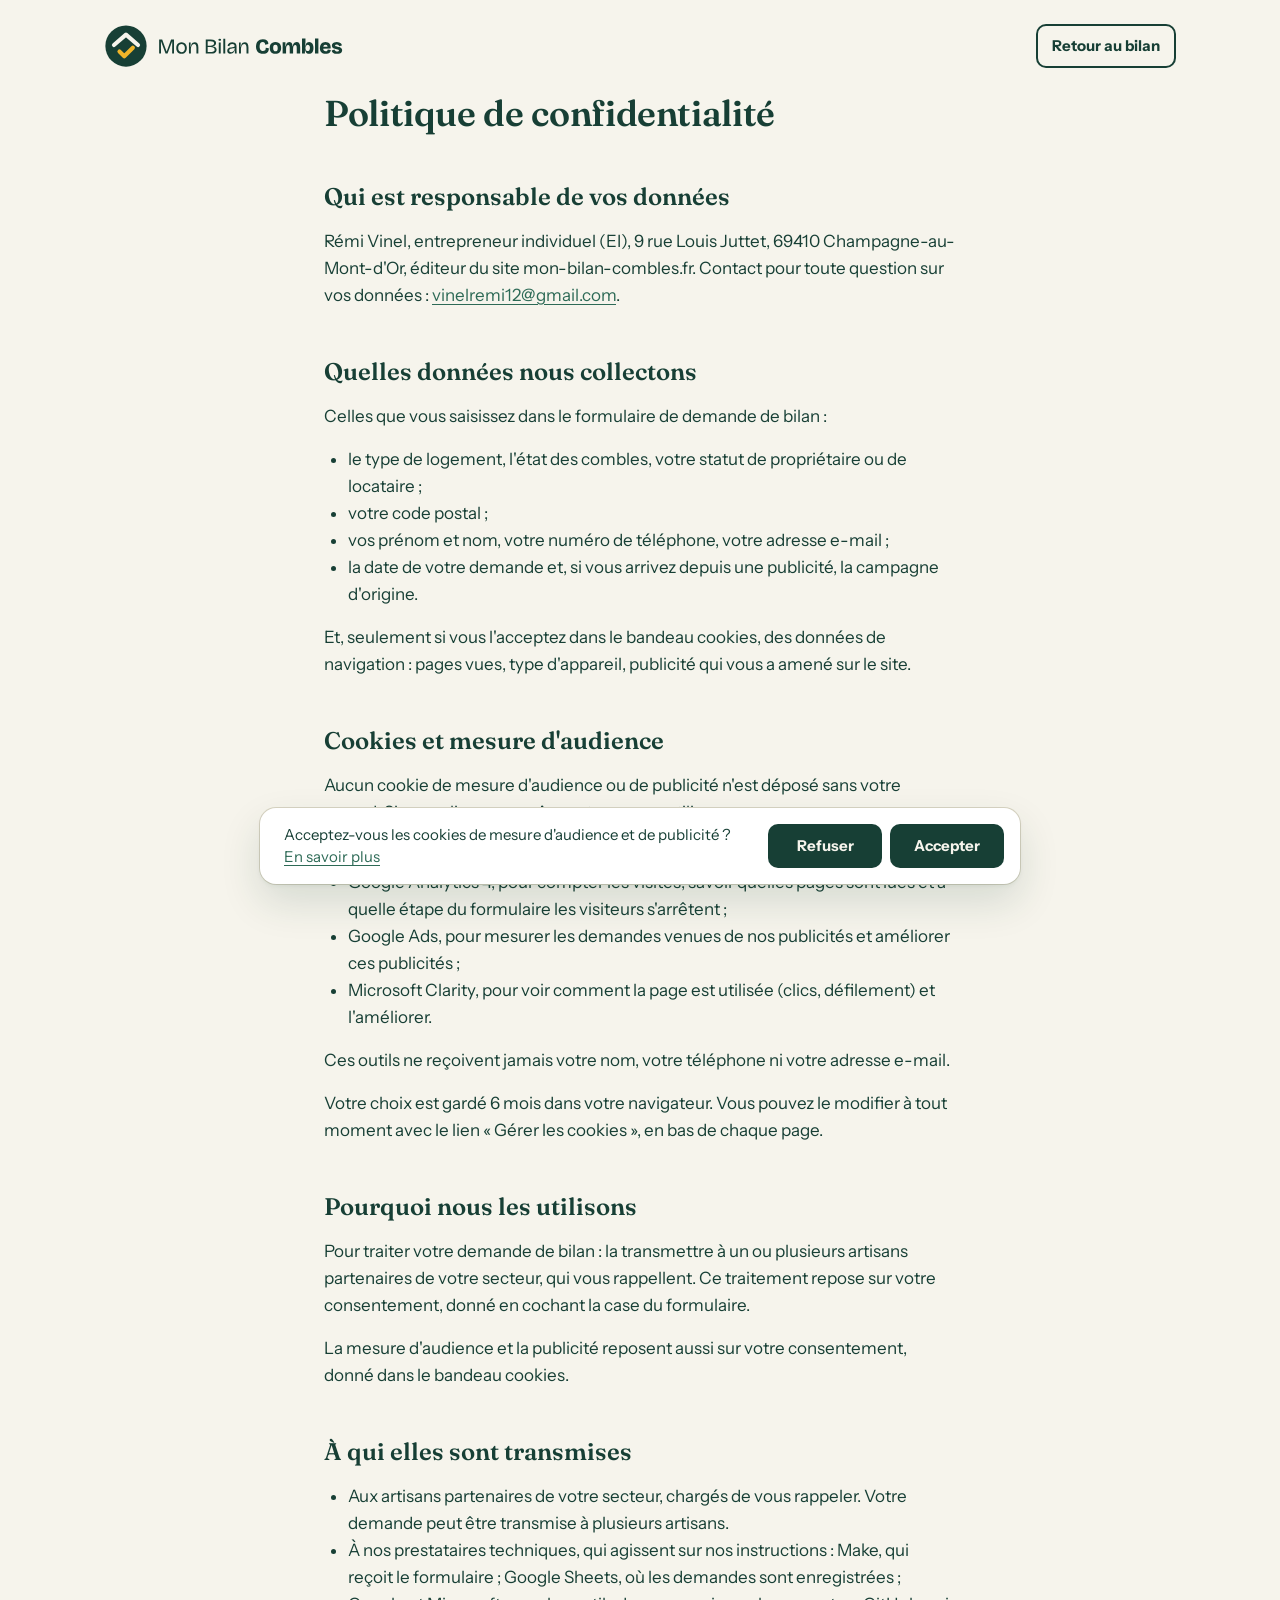
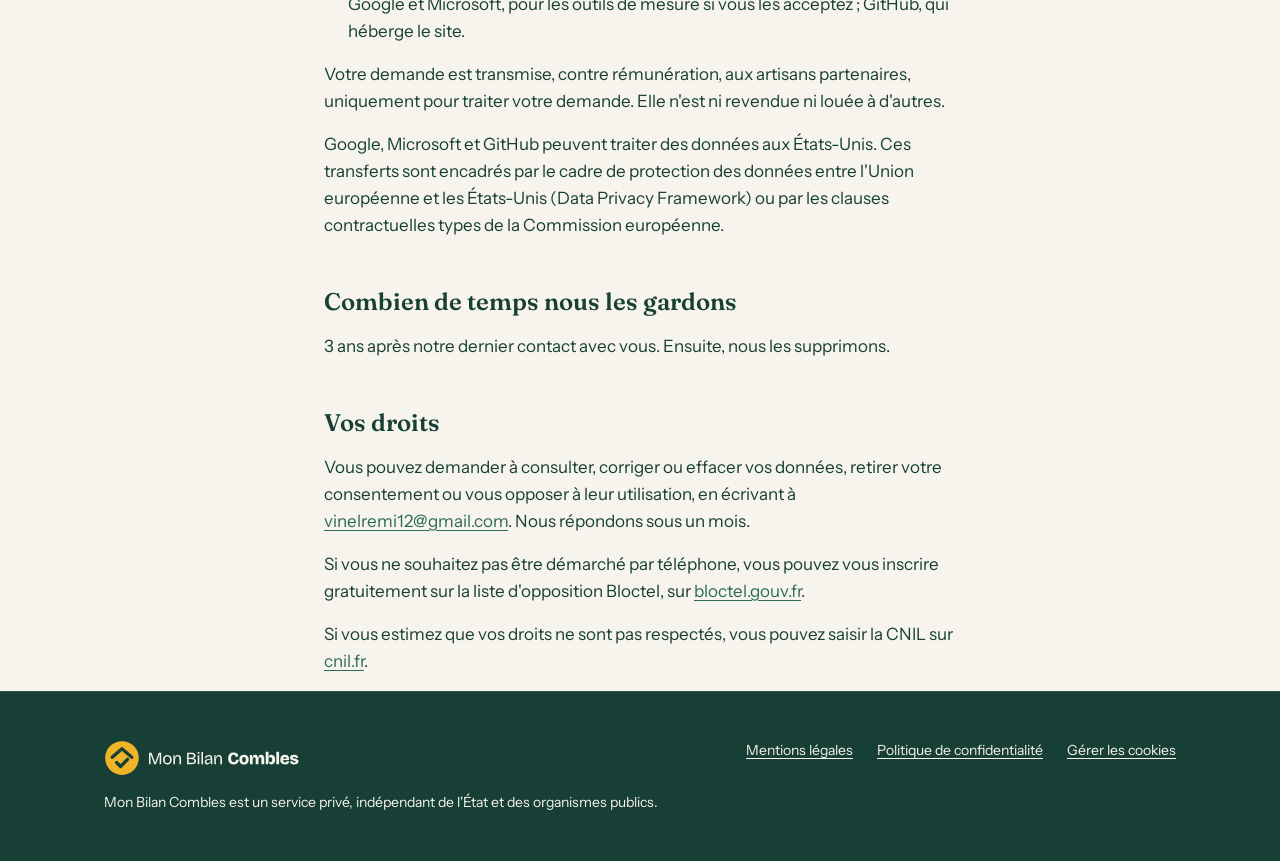
==== confidentialite.html @ 9a4202a0 "Mesure : evenements du formulaire, conteneur Tag Manager (GA4, Clarity) Co-Authored-By: Claude Opus " ====
<!doctype html>
<html lang="fr">
<head>
<meta charset="utf-8">
<meta name="viewport" content="width=device-width, initial-scale=1">
<title>Politique de confidentialité | Mon Bilan Combles</title>
<meta name="robots" content="noindex">
<meta name="theme-color" content="#173f35">
<link rel="icon" type="image/svg+xml" href="assets/img/symbole.svg">
<link rel="icon" type="image/png" sizes="32x32" href="assets/img/favicon-32.png">
<link rel="stylesheet" href="assets/css/style.css">
</head>
<body>
<header class="conteneur entete">
  <a class="entete__logo" href="./" aria-label="Mon Bilan Combles, accueil"><img src="assets/img/logo.svg" alt="Mon Bilan Combles" width="240" height="44"></a>
  <a class="mbc-btn mbc-btn--secondaire" href="./#bilan" style="min-height: 44px; font-size: 15px; padding: 0 16px">Retour au bilan</a>
</header>
<main class="conteneur legal">
<h1>Politique de confidentialité</h1>

<h2>Qui est responsable de vos données</h2>
<p>Rémi Vinel, entrepreneur individuel (EI), 9 rue Louis Juttet, 69410 Champagne-au-Mont-d'Or, éditeur du site mon-bilan-combles.fr. Contact pour toute question sur vos données : <a href="mailto:vinelremi12@gmail.com">vinelremi12@gmail.com</a>.</p>

<h2>Quelles données nous collectons</h2>
<p>Celles que vous saisissez dans le formulaire de demande de bilan :</p>
<ul>
  <li>le type de logement, l'état des combles, votre statut de propriétaire ou de locataire ;</li>
  <li>votre code postal ;</li>
  <li>vos prénom et nom, votre numéro de téléphone, votre adresse e-mail ;</li>
  <li>la date de votre demande et, si vous arrivez depuis une publicité, la campagne d'origine.</li>
</ul>
<p>Et, seulement si vous l'acceptez dans le bandeau cookies, des données de navigation : pages vues, type d'appareil, publicité qui vous a amené sur le site.</p>

<h2>Cookies et mesure d'audience</h2>
<p>Aucun cookie de mesure d'audience ou de publicité n'est déposé sans votre accord. Si vous cliquez sur « Accepter », nous utilisons :</p>
<ul>
  <li>Google Tag Manager, qui charge les outils ci-dessous ;</li>
  <li>Google Analytics 4, pour compter les visites, savoir quelles pages sont lues et à quelle étape du formulaire les visiteurs s'arrêtent ;</li>
  <li>Google Ads, pour mesurer les demandes venues de nos publicités et améliorer ces publicités ;</li>
  <li>Microsoft Clarity, pour voir comment la page est utilisée (clics, défilement) et l'améliorer.</li>
</ul>
<p>Ces outils ne reçoivent jamais votre nom, votre téléphone ni votre adresse e-mail.</p>
<p>Votre choix est gardé 6 mois dans votre navigateur. Vous pouvez le modifier à tout moment avec le lien « Gérer les cookies », en bas de chaque page.</p>

<h2>Pourquoi nous les utilisons</h2>
<p>Pour traiter votre demande de bilan : la transmettre à un ou plusieurs artisans partenaires de votre secteur, qui vous rappellent. Ce traitement repose sur votre consentement, donné en cochant la case du formulaire.</p>
<p>La mesure d'audience et la publicité reposent aussi sur votre consentement, donné dans le bandeau cookies.</p>

<h2>À qui elles sont transmises</h2>
<ul>
  <li>Aux artisans partenaires de votre secteur, chargés de vous rappeler. Votre demande peut être transmise à plusieurs artisans.</li>
  <li>À nos prestataires techniques, qui agissent sur nos instructions : Make, qui reçoit le formulaire ; Google Sheets, où les demandes sont enregistrées ; Google et Microsoft, pour les outils de mesure si vous les acceptez ; GitHub, qui héberge le site.</li>
</ul>
<p>Votre demande est transmise, contre rémunération, aux artisans partenaires, uniquement pour traiter votre demande. Elle n'est ni revendue ni louée à d'autres.</p>
<p>Google, Microsoft et GitHub peuvent traiter des données aux États-Unis. Ces transferts sont encadrés par le cadre de protection des données entre l'Union européenne et les États-Unis (Data Privacy Framework) ou par les clauses contractuelles types de la Commission européenne.</p>

<h2>Combien de temps nous les gardons</h2>
<p>3 ans après notre dernier contact avec vous. Ensuite, nous les supprimons.</p>

<h2>Vos droits</h2>
<p>Vous pouvez demander à consulter, corriger ou effacer vos données, retirer votre consentement ou vous opposer à leur utilisation, en écrivant à <a href="mailto:vinelremi12@gmail.com">vinelremi12@gmail.com</a>. Nous répondons sous un mois.</p>
<p>Si vous ne souhaitez pas être démarché par téléphone, vous pouvez vous inscrire gratuitement sur la liste d'opposition Bloctel, sur <a href="https://www.bloctel.gouv.fr" rel="noopener">bloctel.gouv.fr</a>.</p>
<p>Si vous estimez que vos droits ne sont pas respectés, vous pouvez saisir la CNIL sur <a href="https://www.cnil.fr" rel="noopener">cnil.fr</a>.</p>
</main>
<footer class="pied">
  <div class="conteneur pied__grille">
    <div>
      <img src="assets/img/logo-fond-sombre.svg" alt="Mon Bilan Combles" width="197" height="36">
      <p class="pied__mention" style="margin-top: 16px">Mon Bilan Combles est un service privé, indépendant de l'État et des organismes publics.</p>
    </div>
    <nav aria-label="Informations légales">
      <a href="mentions-legales.html">Mentions légales</a>
      <a href="confidentialite.html">Politique de confidentialité</a>
    </nav>
  </div>
</footer>
<script src="assets/js/config.js"></script>
<script src="assets/js/cookies.js"></script>
</body>
</html>
---- assets/css/style.css ----
/* Mon Bilan Combles : feuille de style de la landing.
   Les valeurs ci-dessous recopient les tokens du design system (tokens.json).
   Si un token change dans le design system, le changer ici aussi, et nulle part ailleurs. */

@font-face { font-family: "Fraunces"; src: url("../fonts/Fraunces-Variable.woff2") format("woff2"); font-weight: 100 900; font-style: normal; font-display: swap; }
@font-face { font-family: "Instrument Sans"; src: url("../fonts/InstrumentSans-Variable.woff2") format("woff2"); font-weight: 400 700; font-style: normal; font-display: swap; }

:root {
  --sapin: #173f35; --sapin-700: #2c5347; --sapin-500: #4d6259;
  --laine: #f0b429; --laine-foncee: #d99a0b; --laine-sombre: #c08508; --laine-pale: #fcefc7; --sur-laine: var(--sapin);
  --mousse: #2d6a56; --mousse-pale: #dcebe3;
  --lin: #f6f4ec; --lin-fonce: #e9e5d6; --blanc: #ffffff;
  --erreur: #a01a4a; --erreur-pale: #f9e1ea;
  --bordure: #6c7a72; --ligne: #d9d4c3; --focus: var(--sapin);
  --space-1: 4px; --space-2: 8px; --space-3: 12px; --space-4: 16px; --space-6: 24px;
  --space-8: 32px; --space-12: 48px; --space-16: 64px; --space-24: 96px;
  --radius-sm: 6px; --radius-md: 10px; --radius-lg: 16px; --radius-pill: 999px;
  --ombre-carte: 0 1px 2px rgba(23, 63, 53, 0.06), 0 6px 16px rgba(23, 63, 53, 0.06);
  --ombre-formulaire: 0 2px 4px rgba(23, 63, 53, 0.06), 0 18px 40px rgba(23, 63, 53, 0.14);
  --font-titre: Fraunces, Georgia, "Times New Roman", serif;
  --font-texte: "Instrument Sans", "Segoe UI", system-ui, sans-serif;
}

/* ---------- Base ---------- */
*, *::before, *::after { box-sizing: border-box; }
html { scroll-behavior: smooth; -webkit-text-size-adjust: 100%; }
body { margin: 0; background: var(--lin); color: var(--sapin); font-family: var(--font-texte); font-size: 17px; line-height: 27px; -webkit-font-smoothing: antialiased; }
img, svg { max-width: 100%; }
img { height: auto; }
a { color: var(--mousse); text-underline-offset: 3px; }
a:hover { color: var(--sapin); }
:focus-visible { outline: 2px solid var(--focus); outline-offset: 2px; border-radius: 2px; }
h1, h2, h3 { font-family: var(--font-titre); font-weight: 600; margin: 0; }
p { margin: 0; }
sup { font-size: .65em; line-height: 0; }
.visuellement-cache { position: absolute; width: 1px; height: 1px; overflow: hidden; clip: rect(0 0 0 0); white-space: nowrap; }
.conteneur { width: 100%; max-width: 1200px; margin: 0 auto; padding: 0 var(--space-6); }
.section { padding: var(--space-16) 0; }
.section--alt { background: var(--lin-fonce); }
.section--pale { background: var(--laine-pale); }
.section--blanc { background: var(--blanc); }
.section--mousse { background: var(--mousse-pale); }
.surtitre { margin-bottom: var(--space-4); font-size: 13px; line-height: 18px; font-weight: 700; letter-spacing: .08em; text-transform: uppercase; color: var(--mousse); }
.titre-1 { font-size: 30px; line-height: 36px; letter-spacing: -.01em; margin-bottom: var(--space-4); max-width: 880px; }
.titre-1 em { font-style: normal; background: linear-gradient(transparent 64%, var(--laine) 64%, var(--laine) 92%, transparent 92%); }
.titre-3 { font-size: 20px; line-height: 26px; }
.intro { max-width: 680px; font-size: 18px; line-height: 28px; color: var(--sapin-700); margin-bottom: var(--space-8); }
.ico { width: 20px; height: 20px; flex: none; fill: none; stroke: currentColor; stroke-width: 2.25; stroke-linecap: round; stroke-linejoin: round; }
.note { margin-top: var(--space-6); max-width: 880px; font-size: 14px; line-height: 21px; color: var(--sapin-500); }
.carte { background: var(--blanc); border-radius: var(--radius-lg); box-shadow: var(--ombre-carte); padding: var(--space-6); }
.appel { display: flex; flex-wrap: wrap; align-items: center; gap: var(--space-3) var(--space-4); margin-top: var(--space-8); }
.appel span { font-size: 15px; line-height: 22px; color: var(--sapin-700); }
.lien-evitement { position: absolute; left: var(--space-4); top: -100px; background: var(--sapin); color: var(--lin); padding: var(--space-2) var(--space-4); border-radius: var(--radius-md); z-index: 10; }
.lien-evitement:focus { top: var(--space-4); color: var(--lin); outline-color: var(--laine); }

/* ---------- Bouton ---------- */
.mbc-btn { display: inline-flex; align-items: center; justify-content: center; gap: var(--space-2); min-height: 56px; padding: 0 var(--space-6); border: 0; border-radius: var(--radius-md); background: var(--laine-foncee); color: var(--blanc); font-family: var(--font-texte); font-size: 17px; line-height: 24px; font-weight: 700; text-decoration: none; cursor: pointer; transition: background-color .15s ease; }
.mbc-btn:hover { background: var(--laine-sombre); color: var(--blanc); }
.mbc-btn--bloc { display: flex; width: 100%; }
.mbc-btn--compact { min-height: 44px; padding: 0 var(--space-4); font-size: 15px; line-height: 20px; }
.mbc-btn--secondaire { background: transparent; color: var(--sapin); box-shadow: inset 0 0 0 2px var(--sapin); }
.mbc-btn--secondaire:hover { background: var(--sapin); color: var(--lin); }
.mbc-btn[disabled] { background: var(--ligne); color: var(--sapin-700); cursor: wait; }
.mbc-lien-retour { display: block; margin: var(--space-4) auto 0; background: none; border: 0; padding: var(--space-2); font: inherit; font-size: 15px; font-weight: 600; color: var(--sapin-700); text-decoration: underline; text-underline-offset: 3px; cursor: pointer; }
.mbc-lien-retour[hidden] { display: none; }

/* ---------- Champ ---------- */
.mbc-champ { display: grid; gap: var(--space-2); }
.mbc-champ__label { font-size: 15px; line-height: 22px; font-weight: 700; }
.mbc-champ__input { height: 56px; width: 100%; padding: 0 var(--space-4); border: 1.5px solid var(--bordure); border-radius: var(--radius-md); background: var(--blanc); color: var(--sapin); font-family: var(--font-texte); font-size: 17px; line-height: 24px; }
.mbc-champ__input::placeholder { color: var(--sapin-500); opacity: 1; }
.mbc-champ__input:focus-visible { outline: 2px solid var(--focus); outline-offset: 2px; border-color: var(--sapin); }
.mbc-champ__erreur { display: none; align-items: flex-start; gap: var(--space-1); font-size: 14px; line-height: 21px; font-weight: 600; color: var(--erreur); }
.mbc-champ__erreur .ico { width: 16px; height: 16px; margin-top: 3px; }
.mbc-champ--erreur .mbc-champ__input { border: 2px solid var(--erreur); }
.mbc-champ--erreur .mbc-champ__erreur { display: flex; }
.mbc-case { display: grid; grid-template-columns: 24px 1fr; gap: var(--space-3); align-items: start; font-size: 14px; line-height: 21px; color: var(--sapin-700); }
.mbc-case input { width: 24px; height: 24px; margin: 0; accent-color: var(--sapin); }

/* ---------- Option : une réponse par carte ---------- */
.mbc-options { display: grid; gap: var(--space-3); }
.mbc-option { position: relative; display: flex; align-items: center; gap: var(--space-3); min-height: 60px; padding: var(--space-2) var(--space-4) var(--space-2) var(--space-2); border-radius: var(--radius-md); background: var(--lin); box-shadow: inset 0 0 0 1.5px var(--ligne); cursor: pointer; transition: box-shadow .15s ease, background-color .15s ease; }
.mbc-option:hover { box-shadow: inset 0 0 0 1.5px var(--bordure); }
.mbc-option input { position: absolute; opacity: 0; inset: 0; width: 100%; height: 100%; margin: 0; cursor: pointer; }
.mbc-option__icone { display: flex; align-items: center; justify-content: center; width: 44px; height: 44px; flex: none; border-radius: var(--radius-md); }
.mbc-option__icone--laine { background: var(--laine); }
.mbc-option__icone--mousse { background: var(--mousse-pale); }
.mbc-option__icone--lin { background: var(--lin-fonce); }
.mbc-option__texte { flex: 1; display: grid; padding-left: var(--space-2); line-height: 22px; }
.mbc-option__icone + .mbc-option__texte { padding-left: 0; }
.mbc-option__texte b { font-weight: 600; }
.mbc-option__texte small { font-size: 14px; line-height: 20px; color: var(--sapin-500); }
.mbc-option__rond { width: 24px; height: 24px; flex: none; border-radius: var(--radius-pill); box-shadow: inset 0 0 0 2px var(--bordure); }
.mbc-option:has(input:checked) { background: var(--laine-pale); box-shadow: inset 0 0 0 2px var(--sapin); }
.mbc-option:has(input:checked) .mbc-option__rond { background: var(--sapin); box-shadow: inset 0 0 0 5px var(--laine-pale), 0 0 0 2px var(--sapin); }
.mbc-option:has(input:focus-visible) { outline: 2px solid var(--focus); outline-offset: 2px; }

/* ---------- Réassurance ---------- */
.mbc-pastille { display: inline-flex; align-items: center; gap: var(--space-2); padding: var(--space-2) var(--space-4) var(--space-2) var(--space-3); border-radius: var(--radius-pill); background: var(--mousse-pale); color: var(--sapin); font-size: 15px; line-height: 22px; font-weight: 600; white-space: nowrap; }
.mbc-pastille .ico { width: 18px; height: 18px; color: var(--mousse); stroke-width: 2.5; }
.mbc-liste-coches { display: grid; gap: var(--space-3); margin: 0; padding: 0; list-style: none; }
.mbc-liste-coches li { display: flex; align-items: flex-start; gap: var(--space-3); }
.mbc-liste-coches .ico { width: 22px; height: 22px; margin-top: 3px; color: var(--mousse); stroke-width: 2.5; }

/* ---------- En-tête ---------- */
.entete.conteneur { display: flex; align-items: center; justify-content: space-between; gap: var(--space-4); padding-top: var(--space-6); padding-bottom: var(--space-6); }
.entete__logo img { display: block; height: 36px; width: auto; }

/* ---------- Accroche ---------- */
.hero { position: relative; margin: 0 var(--space-2); padding: var(--space-8) 0; border-radius: calc(var(--radius-lg) * 1.5); background: var(--sapin); color: var(--lin); overflow: hidden; }
.hero__grille { position: relative; display: grid; gap: var(--space-8); padding-left: var(--space-4); padding-right: var(--space-4); }
.hero h1 { font-size: 34px; line-height: 40px; letter-spacing: -.01em; margin-bottom: var(--space-4); }
.hero h1 em { font-style: normal; color: var(--laine); }
.hero__texte p { max-width: 520px; font-size: 18px; line-height: 28px; }
.hero__texte p + p { margin-top: var(--space-3); }
.hero__texte .hero__chiffre { margin-top: var(--space-6); font-weight: 600; }
.hero__texte .hero__source { margin-top: var(--space-1); font-size: 14px; line-height: 21px; opacity: .8; }

/* ---------- Formulaire ---------- */
.form { background: var(--blanc); color: var(--sapin); border-radius: var(--radius-lg); box-shadow: 0 0 0 2px var(--laine), var(--ombre-formulaire); padding: var(--space-6); scroll-margin-top: var(--space-4); }
.form__progres { display: flex; align-items: center; gap: var(--space-3); margin-bottom: var(--space-6); }
.form__segments { flex: 1; display: grid; grid-auto-flow: column; grid-auto-columns: 1fr; gap: var(--space-1); }
.form__segments i { height: 6px; border-radius: var(--radius-pill); background: var(--lin-fonce); transition: background-color .2s ease; }
.form__segments i.est-fait { background: var(--mousse); }
.form__duree { font-size: 14px; line-height: 20px; font-weight: 600; color: var(--sapin-500); white-space: nowrap; }
.form__pas { display: none; gap: var(--space-4); border: 0; padding: 0; margin: 0; min-width: 0; }
.form__pas.est-actif { display: grid; }
.form__question { padding: 0; font-family: var(--font-titre); font-weight: 600; font-size: 24px; line-height: 30px; letter-spacing: -.005em; }
legend.form__question { margin-bottom: var(--space-3); }
.form__precision { margin-top: calc(-1 * var(--space-2)); font-size: 15px; line-height: 22px; color: var(--sapin-500); }
.form__pourquoi { font-size: 15px; line-height: 22px; color: var(--sapin-500); }
.form__piege { position: absolute; left: -9999px; }
.form__message { display: none; padding: var(--space-4); border-radius: var(--radius-md); background: var(--erreur-pale); color: var(--erreur); font-size: 15px; line-height: 23px; font-weight: 600; }
.form__message.est-visible { display: block; }
.form__merci { display: none; gap: var(--space-4); justify-items: start; }
.form__merci.est-visible { display: grid; }
.form__merci .ico { width: 48px; height: 48px; padding: var(--space-3); border-radius: var(--radius-pill); background: var(--mousse-pale); color: var(--mousse); stroke-width: 2.5; }
.form__merci h2 { font-size: 24px; line-height: 30px; }

/* ---------- Garanties ---------- */
.garanties { display: grid; gap: var(--space-3); margin: var(--space-6) 0 var(--space-12); padding: 0; list-style: none; }
.garanties li { display: flex; align-items: center; gap: var(--space-4); padding: var(--space-4); border-radius: var(--radius-lg); background: var(--blanc); box-shadow: inset 0 0 0 1px var(--ligne); line-height: 22px; }
.garanties li span:last-child { display: grid; }
.garanties b { font-weight: 700; }
.garanties small { font-size: 14px; line-height: 20px; color: var(--sapin-500); }
.garanties__icone { display: flex; align-items: center; justify-content: center; width: 44px; height: 44px; flex: none; border-radius: var(--radius-md); }
.garanties__icone--laine { background: var(--laine); }
.garanties__icone--mousse { background: var(--mousse-pale); }
.garanties__icone--lin { background: var(--lin-fonce); }

/* ---------- Le constat ---------- */
.constat { display: grid; gap: var(--space-4); align-items: start; }
.carte__titre { display: flex; flex-wrap: wrap; justify-content: space-between; gap: var(--space-1) var(--space-4); margin-bottom: var(--space-6); font-weight: 700; }
.carte__titre span { font-size: 14px; font-weight: 400; color: var(--sapin-500); }
.barres { display: grid; gap: var(--space-4); margin: 0; padding: 0; list-style: none; }
.barres li { display: grid; grid-template-columns: 1fr auto; gap: var(--space-1) var(--space-4); font-size: 15px; line-height: 22px; }
.barres b { font-weight: 600; }
.barres span { color: var(--sapin-500); font-weight: 600; font-variant-numeric: tabular-nums; }
.barres i { grid-column: 1 / -1; height: 10px; border-radius: var(--radius-pill); background: var(--lin); overflow: hidden; }
.barres i::before { content: ""; display: block; height: 100%; width: var(--part); border-radius: var(--radius-pill); background: var(--mousse); }
.barres li.est-toit span { padding: 0 var(--space-2); border-radius: var(--radius-pill); background: var(--laine-pale); color: var(--sapin); }
.barres li.est-toit i::before { background: var(--laine); }
.carte--sombre { background: var(--sapin); color: var(--lin); box-shadow: var(--ombre-formulaire); overflow: hidden; }
.carte__photo { display: block; width: calc(100% + 2 * var(--space-6)); max-width: none; height: auto; aspect-ratio: 16 / 10; object-fit: cover; margin: calc(-1 * var(--space-6)) calc(-1 * var(--space-6)) var(--space-6); }
.carte__photo { aspect-ratio: 3 / 2; }
.carte--sombre .surtitre { color: var(--laine); }
.carte--sombre h3 { font-size: 28px; line-height: 34px; letter-spacing: -.01em; margin-bottom: var(--space-4); }

/* ---------- Les aides ---------- */
.aides { display: grid; gap: var(--space-3); margin: 0; padding: 0; list-style: none; }
.aide { padding: var(--space-6); border-radius: var(--radius-lg); font-size: 15px; line-height: 23px; }
.aide--laine { background: var(--laine); }
.aide--mousse { background: var(--mousse-pale); }
.aide--lin { background: var(--lin-fonce); }
.aide--sapin { background: var(--sapin); color: var(--lin); }
.aide__icone { display: flex; align-items: center; justify-content: center; width: 36px; height: 36px; margin-bottom: var(--space-4); border-radius: var(--radius-md); background: var(--blanc); color: var(--sapin); }
.aide__chiffre { font-family: var(--font-titre); font-weight: 600; font-size: 36px; line-height: 40px; letter-spacing: -.015em; }
.aide__nom { margin: var(--space-1) 0 var(--space-2); font-size: 16px; font-weight: 700; }

/* ---------- Étapes ---------- */
.etapes { display: grid; gap: var(--space-3); margin: 0; padding: 0; list-style: none; counter-reset: etape; }
.etapes li { position: relative; counter-increment: etape; background: var(--blanc); border-radius: var(--radius-lg); padding: var(--space-6); font-size: 15px; line-height: 23px; }
.etapes li::before { content: counter(etape); display: flex; align-items: center; justify-content: center; width: 36px; height: 36px; margin-bottom: var(--space-4); border-radius: var(--radius-md); background: var(--sapin); color: var(--lin); font-weight: 700; font-size: 17px; }
.etapes li > .ico { position: absolute; top: var(--space-6); right: var(--space-6); width: 24px; height: 24px; margin-top: 6px; color: var(--sapin-500); stroke-width: 2; }
.etapes li.est-cle { background: var(--laine); }
.etapes li.est-cle > .ico { color: var(--sapin); }
.etapes h3 { margin-bottom: var(--space-2); }
.etapes p { color: var(--sapin-700); }
.etapes li.est-cle p { color: var(--sapin); }

/* ---------- Perdus ou aménagés ---------- */
.types { display: grid; gap: var(--space-4); }
.type { display: grid; gap: var(--space-4); align-content: start; font-size: 15px; line-height: 23px; overflow: hidden; }
.type__photo { display: block; width: calc(100% + 2 * var(--space-6)); max-width: none; height: auto; aspect-ratio: 3 / 2; object-fit: cover; margin: calc(-1 * var(--space-6)) calc(-1 * var(--space-6)) var(--space-2); }

/* ---------- FAQ ---------- */
.faq { display: grid; gap: var(--space-6); }
.faq details { border-bottom: 1px solid var(--bordure); }
.faq details:first-of-type { border-top: 1px solid var(--bordure); }
.faq summary { display: flex; align-items: center; justify-content: space-between; gap: var(--space-4); padding: var(--space-4) 0; font-family: var(--font-titre); font-weight: 600; font-size: 20px; line-height: 26px; cursor: pointer; list-style: none; }
.faq summary::-webkit-details-marker { display: none; }
.faq summary::after { content: ""; flex: none; width: 12px; height: 12px; margin-right: var(--space-1); border-right: 2.5px solid var(--sapin); border-bottom: 2.5px solid var(--sapin); transform: rotate(45deg) translate(-3px, -3px); transition: transform .15s ease; }
.faq details[open] summary::after { transform: rotate(-135deg) translate(-3px, -3px); }
.faq details p { padding: 0 0 var(--space-6); color: var(--sapin-700); max-width: 680px; }

/* ---------- Appel final ---------- */
.final { position: relative; background: var(--sapin); color: var(--lin); text-align: center; }
.final .conteneur { position: relative; }
.final h2 em { font-style: normal; color: var(--laine); background: none; box-shadow: none; }
.final h2 { color: var(--lin); margin-left: auto; margin-right: auto; }
.final h2 { margin-bottom: var(--space-4); }
.final .intro { margin: 0 auto var(--space-8); color: var(--lin); }
.final .mbc-btn:focus-visible { outline-color: var(--laine); }

/* ---------- Pied de page ---------- */
.pied { background: var(--sapin); color: var(--lin); border-top: 1px solid var(--sapin-700); padding: var(--space-12) 0; font-size: 14px; line-height: 21px; }
.pied__grille { display: grid; gap: var(--space-6); }
.pied img { display: block; height: 36px; width: auto; }
.pied a { color: var(--lin); }
.pied a:hover { color: var(--laine); }
.pied a:focus-visible { outline-color: var(--laine); }
.pied nav { display: flex; flex-wrap: wrap; gap: var(--space-2) var(--space-6); }
.pied__mention { max-width: 560px; margin-top: var(--space-4); }
.pied__sources { margin-top: var(--space-8); padding-top: var(--space-6); border-top: 1px solid var(--sapin-700); font-size: 13px; line-height: 20px; color: var(--mousse-pale); }
.pied__sources p { max-width: 960px; }
.pied__sources p + p { margin-top: var(--space-3); }

/* ---------- Pages légales ---------- */
.legal { max-width: 760px; padding-top: var(--space-8); padding-bottom: var(--space-16); }
.legal h1 { font-size: 36px; line-height: 42px; letter-spacing: -.01em; margin-bottom: var(--space-6); }
.legal h2 { font-size: 24px; line-height: 30px; margin: var(--space-12) 0 var(--space-4); }
.legal p, .legal ul { margin: 0 0 var(--space-4); }
.legal ul { padding-left: var(--space-6); }
.legal mark { background: var(--laine-pale); color: var(--sapin); padding: 2px var(--space-1); border-radius: 3px; font-weight: 600; }
.legal__alerte { background: var(--laine-pale); border-radius: var(--radius-md); padding: var(--space-4); margin-bottom: var(--space-8); font-size: 15px; line-height: 23px; }

/* ---------- À partir de 720px ---------- */
@media (min-width: 720px) {
  .conteneur { padding: 0 var(--space-8); }
  .section { padding: var(--space-24) 0; }
  .titre-1 { font-size: 40px; line-height: 46px; }
  .entete__logo img { height: 44px; }
  .hero { margin: 0 var(--space-4); padding: var(--space-12) 0; border-radius: calc(var(--radius-lg) * 2); }
  .form { padding: var(--space-8); }
  .garanties { grid-template-columns: repeat(3, 1fr); }
  .aides, .etapes { grid-template-columns: repeat(2, 1fr); }
  .types { grid-template-columns: repeat(2, 1fr); }
  .pied__grille { grid-template-columns: 1fr auto; align-items: start; }
}

/* ---------- À partir de 1000px ---------- */
@media (min-width: 1000px) {
  .conteneur { padding: 0 var(--space-16); }
  .hero { padding: var(--space-16) 0; }
  .hero__grille { grid-template-columns: 1fr 460px; gap: var(--space-16); align-items: center; padding-left: var(--space-12); padding-right: var(--space-12); }
  .hero h1 { font-size: 56px; line-height: 60px; letter-spacing: -.015em; margin-bottom: var(--space-6); }
  .hero__texte p { font-size: 20px; line-height: 30px; }
  .constat { grid-template-columns: 1.5fr 1fr; align-items: stretch; }
  .constat .carte--sombre { display: flex; flex-direction: column; }
  .constat .carte__photo { flex: 1 1 0; min-height: 200px; aspect-ratio: auto; }
  .aides, .etapes { grid-template-columns: repeat(4, 1fr); }
  .faq { grid-template-columns: 1fr 1.4fr; gap: var(--space-16); align-items: start; }
}

/* ---------- Bandeau cookies ---------- */
.cookies { position: fixed; left: var(--space-2); right: var(--space-2); bottom: var(--space-2); z-index: 20; display: grid; gap: var(--space-2); max-width: 760px; margin: 0 auto; padding: var(--space-3); border-radius: var(--radius-lg); background: var(--blanc); color: var(--sapin); box-shadow: var(--ombre-formulaire), 0 0 0 1px var(--ligne); font-size: 14px; line-height: 20px; }
.cookies[hidden] { display: none; }
.cookies__boutons { display: grid; grid-template-columns: 1fr 1fr; gap: var(--space-2); }
.cookies__boutons button { min-height: 44px; padding: 0 var(--space-6); border: 0; border-radius: var(--radius-md); background: var(--sapin); color: var(--lin); font: inherit; font-weight: 700; cursor: pointer; }
.cookies__boutons button:hover { background: var(--sapin-700); }
.pied__cookies { background: none; border: 0; padding: 0; font: inherit; color: var(--lin); text-decoration: underline; text-underline-offset: 3px; cursor: pointer; }
.pied__cookies:hover { color: var(--laine); }
.pied__cookies:focus-visible { outline-color: var(--laine); }
@media (min-width: 720px) {
  .cookies { grid-template-columns: 1fr auto; align-items: center; gap: var(--space-6); left: var(--space-4); right: var(--space-4); bottom: var(--space-4); padding: var(--space-4) var(--space-4) var(--space-4) var(--space-6); font-size: 15px; line-height: 22px; }
}

/* ---------- Mobile : la première question tient en entier sur le premier écran ---------- */
@media (max-width: 719px) {
  .entete.conteneur { padding-top: var(--space-3); padding-bottom: var(--space-3); }
  .entete__logo img { height: 40px; }
  .entete__appel { display: none; }
  .hero { padding: var(--space-4) 0 var(--space-6); }
  .hero__grille { gap: var(--space-4); padding-left: var(--space-3); padding-right: var(--space-3); }
  .hero__texte { display: contents; }
  .hero h1 { font-size: 26px; line-height: 30px; margin: 0; }
  .hero__texte p { order: 2; font-size: 16px; line-height: 24px; }
  .hero__texte .hero__chiffre { margin-top: 0; }
  .hero__texte .hero__source { margin-top: calc(-1 * var(--space-3)); }
  .form { padding: var(--space-4); }
  .form__progres { margin-bottom: var(--space-4); }
  .form__pas { gap: var(--space-3); }
  .form__question { font-size: 22px; line-height: 28px; }
  legend.form__question { margin-bottom: var(--space-2); }
  .mbc-options { gap: var(--space-2); }
  .mbc-option { min-height: 52px; padding-top: var(--space-1); padding-bottom: var(--space-1); }
  .mbc-option__icone { width: 36px; height: 36px; }
  .mbc-option__texte { line-height: 20px; }
  .mbc-option__texte small { font-size: 13px; line-height: 16px; }
}
/* Téléphones hauts (700 px et plus) : la place ne manque pas, on aère le hero. */
@media (max-width: 719px) and (min-height: 700px) {
  .entete__logo img { height: 44px; }
  .hero { padding: var(--space-6) 0 var(--space-8); }
  .hero__grille { gap: var(--space-6); }
  .hero__texte .hero__source { margin-top: calc(-1 * var(--space-4)); }
  .form { padding-top: var(--space-6); padding-bottom: var(--space-6); }
  .form__progres { margin-bottom: var(--space-6); }
  .form__pas { gap: var(--space-4); }
  legend.form__question { margin-bottom: var(--space-3); }
  .mbc-options { gap: var(--space-3); }
  .mbc-option { min-height: 56px; padding-top: var(--space-2); padding-bottom: var(--space-2); }
}
@media (max-width: 719px) and (max-height: 600px) {
  .entete__logo img { height: 32px; }
  .hero { padding-top: var(--space-3); }
  .hero h1 { font-size: 22px; line-height: 26px; }
  .form__question { font-size: 19px; line-height: 26px; }
  .form__precision { display: none; }
}

/* ---------- Animations à l'apparition (activées par anim.js) ---------- */
.js-anim [data-anim] { opacity: 0; transform: translateY(16px); transition: opacity .5s ease, transform .5s ease; transition-delay: var(--delai, 0ms); }
.js-anim [data-anim].est-vu { opacity: 1; transform: none; }
.js-anim [data-barres] i::before { width: 0; transition: width .8s cubic-bezier(.2, .7, .2, 1); transition-delay: var(--delai, 0ms); }
.js-anim [data-barres].est-vu i::before { width: var(--part); }

@media (prefers-reduced-motion: reduce) {
  html { scroll-behavior: auto; }
  * { transition: none !important; }
}

/* ---------- Fonds de section ----------
   Usage : <section class="section section--pale fond fond--chaleur">. */
:root {
--motif-rangs: url("data:image/svg+xml,%3Csvg xmlns='http://www.w3.org/2000/svg' width='48' height='64' viewBox='0 0 48 64'%3E%3Cpath fill='none' stroke='%23000' stroke-width='4' stroke-linecap='round' stroke-linejoin='round' d='M12 22l12-10 12 10M36 54l12-10 12 10M-12 54l12-10 12 10'/%3E%3C/svg%3E");
--motif-tuiles: url("data:image/svg+xml,%3Csvg xmlns='http://www.w3.org/2000/svg' width='48' height='48' viewBox='0 0 48 48'%3E%3Cpath fill='none' stroke='%23000' stroke-width='4' stroke-linecap='round' stroke-linejoin='round' d='M0 2a24 24 0 0 0 48 0M-24 26a24 24 0 0 0 48 0M24 26a24 24 0 0 0 48 0M-24 -22a24 24 0 0 0 48 0M24 -22a24 24 0 0 0 48 0'/%3E%3C/svg%3E");
--motif-faitage-toits: url("data:image/svg+xml,%3Csvg xmlns='http://www.w3.org/2000/svg' width='320' height='144' viewBox='0 0 320 144'%3E%3Cpath fill='none' stroke='%23000' stroke-width='4' stroke-linecap='round' stroke-linejoin='round' d='M6 136L160 8L314 136M83 136L160 72L237 136M122 136L160 104L198 136'/%3E%3C/svg%3E");
--motif-faitage-isolant: url("data:image/svg+xml,%3Csvg xmlns='http://www.w3.org/2000/svg' width='320' height='144' viewBox='0 0 320 144'%3E%3Cpath fill='none' stroke='%23000' stroke-width='4' stroke-linecap='round' stroke-linejoin='round' d='M45 136L160 40L275 136'/%3E%3C/svg%3E");
--motif-chaleur: url("data:image/svg+xml,%3Csvg xmlns='http://www.w3.org/2000/svg' width='240' height='288' viewBox='0 0 240 288'%3E%3Cpath fill='none' stroke='%23000' stroke-width='4' stroke-linecap='round' stroke-linejoin='round' d='M24 276q-12-16 0-32t0-32t0-32t0-32t0-32t0-32t0-32t0-32t0-32t0-32M72 180q-12-16 0-32t0-32t0-32t0-32t0-32t0-32t0-32M120 244q-12-16 0-32t0-32t0-32t0-32t0-32t0-32t0-32t0-32t0-32M168 148q-12-16 0-32t0-32t0-32t0-32t0-32t0-32M216 212q-12-16 0-32t0-32t0-32t0-32t0-32t0-32t0-32t0-32'/%3E%3C/svg%3E");
--motif-laine: url("data:image/svg+xml,%3Csvg xmlns='http://www.w3.org/2000/svg' width='192' height='56' viewBox='0 0 192 56'%3E%3Crect y='40' width='192' height='16'/%3E%3Ccircle cx='-6' cy='40' r='18'/%3E%3Ccircle cx='20' cy='38' r='16'/%3E%3Ccircle cx='48' cy='32' r='20'/%3E%3Ccircle cx='80' cy='38' r='16'/%3E%3Ccircle cx='108' cy='30' r='22'/%3E%3Ccircle cx='140' cy='36' r='18'/%3E%3Ccircle cx='168' cy='32' r='20'/%3E%3Ccircle cx='186' cy='40' r='18'/%3E%3Ccircle cx='198' cy='40' r='18'/%3E%3Ccircle cx='34' cy='8' r='3'/%3E%3Ccircle cx='96' cy='3' r='3'/%3E%3Ccircle cx='150' cy='10' r='4'/%3E%3C/svg%3E");
--motif-pente: url("data:image/svg+xml,%3Csvg xmlns='http://www.w3.org/2000/svg' width='96' height='40' viewBox='0 0 96 40'%3E%3Cpath d='M-6 50L48 5L102 50Z' stroke='%23000' stroke-width='8' stroke-linejoin='round'/%3E%3C/svg%3E");
/* Bord droit du contenu : le motif de coin s'aligne sur le conteneur de 1200px. */
--fond-bord: max(var(--space-6), calc((100% - 1200px) / 2 + var(--space-6)));
}

/* La section devient le repère du motif. Le motif passe sous le contenu, jamais dessus. */
.fond { position: relative; isolation: isolate; }
.fond::before, .fond::after { position: absolute; z-index: -1; pointer-events: none; -webkit-mask-repeat: no-repeat; mask-repeat: no-repeat; }

/* Rangs : petits toits en semis. Sur sapin (hero, appel final). */
.fond--rangs::before, .fond--rangs-mousse::before { content: ""; inset: 0; background: var(--lin); opacity: .07; -webkit-mask: var(--motif-rangs) 0 0 / var(--space-12) var(--space-16); mask: var(--motif-rangs) 0 0 / var(--space-12) var(--space-16); }
/* Rangs sur mousse-pale (étapes). */
.fond--rangs-mousse::before { background: var(--mousse); opacity: .13; }

/* Tuiles : écailles ton sur ton. Sur lin-fonce (FAQ). */
.fond--tuiles::before { content: ""; inset: 0; background: var(--ligne); opacity: .5; -webkit-mask: var(--motif-tuiles) 0 0 / var(--space-12) var(--space-12); mask: var(--motif-tuiles) 0 0 / var(--space-12) var(--space-12); }

/* Faîtage : un grand toit en coin haut droit, avec sa couche d'isolant en laine. Sur blanc (aides). */
.fond--faitage::before, .fond--faitage::after { content: ""; top: 0; right: var(--space-4); width: 142px; height: var(--space-16); -webkit-mask-size: contain; mask-size: contain; -webkit-mask-position: right top; mask-position: right top; }
.fond--faitage::before { background: var(--lin-fonce); -webkit-mask-image: var(--motif-faitage-toits); mask-image: var(--motif-faitage-toits); }
.fond--faitage::after { background: var(--laine); -webkit-mask-image: var(--motif-faitage-isolant); mask-image: var(--motif-faitage-isolant); }

/* Chaleur : des ondes qui montent et sortent par le haut de la section. Sur laine-pale (constat). */
.fond--chaleur::before { content: ""; top: 0; right: var(--space-2); width: 80px; height: 96px; background: var(--laine); opacity: .55; -webkit-mask: var(--motif-chaleur) right top / contain no-repeat; mask: var(--motif-chaleur) right top / contain no-repeat; }

/* Laine : une couche d'isolant soufflé posée en bas de la section. Sur lin (perdus ou aménagés). */
.fond--laine::before { content: ""; left: 0; right: 0; bottom: 0; height: 42px; background: var(--laine); -webkit-mask: var(--motif-laine) center bottom / 144px 42px repeat-x; mask: var(--motif-laine) center bottom / 144px 42px repeat-x; }

/* Pente : une pointe de toit qui dépasse en haut de la section, dans la couleur de la section. Sur l'appel final. */
.fond--pente::after { content: ""; left: 50%; bottom: calc(100% - 1px); width: var(--space-24); height: 40px; margin-left: calc(var(--space-24) / -2); background-color: inherit; -webkit-mask: var(--motif-pente) center bottom / 100% 100% no-repeat; mask: var(--motif-pente) center bottom / 100% 100% no-repeat; }

@media (min-width: 720px) {
:root { --fond-bord: max(var(--space-8), calc((100% - 1200px) / 2 + var(--space-8))); }
/* Sur tablette, les motifs de coin restent petits ; le titre s'arrête avant les ondes. */
.fond--chaleur .titre-1 { max-width: calc(100% - 80px); }
}
@media (min-width: 1000px) {
:root { --fond-bord: max(var(--space-16), calc((100% - 1200px) / 2 + var(--space-16))); }
.fond--faitage::before, .fond--faitage::after { top: var(--space-6); right: var(--fond-bord); width: 320px; height: 144px; }
.fond--chaleur::before { right: var(--fond-bord); width: 240px; height: 288px; }
/* Le titre et l'intro s'arrêtent avant le grand motif de coin, pour qu'aucun trait ne passe sous le texte. */
.fond--faitage .titre-1 { max-width: calc(100% - 320px - var(--space-6)); }
.fond--chaleur .titre-1 { max-width: calc(100% - 240px - var(--space-6)); }
.fond--chaleur .intro { max-width: min(680px, calc(100% - 240px - var(--space-6))); }
}
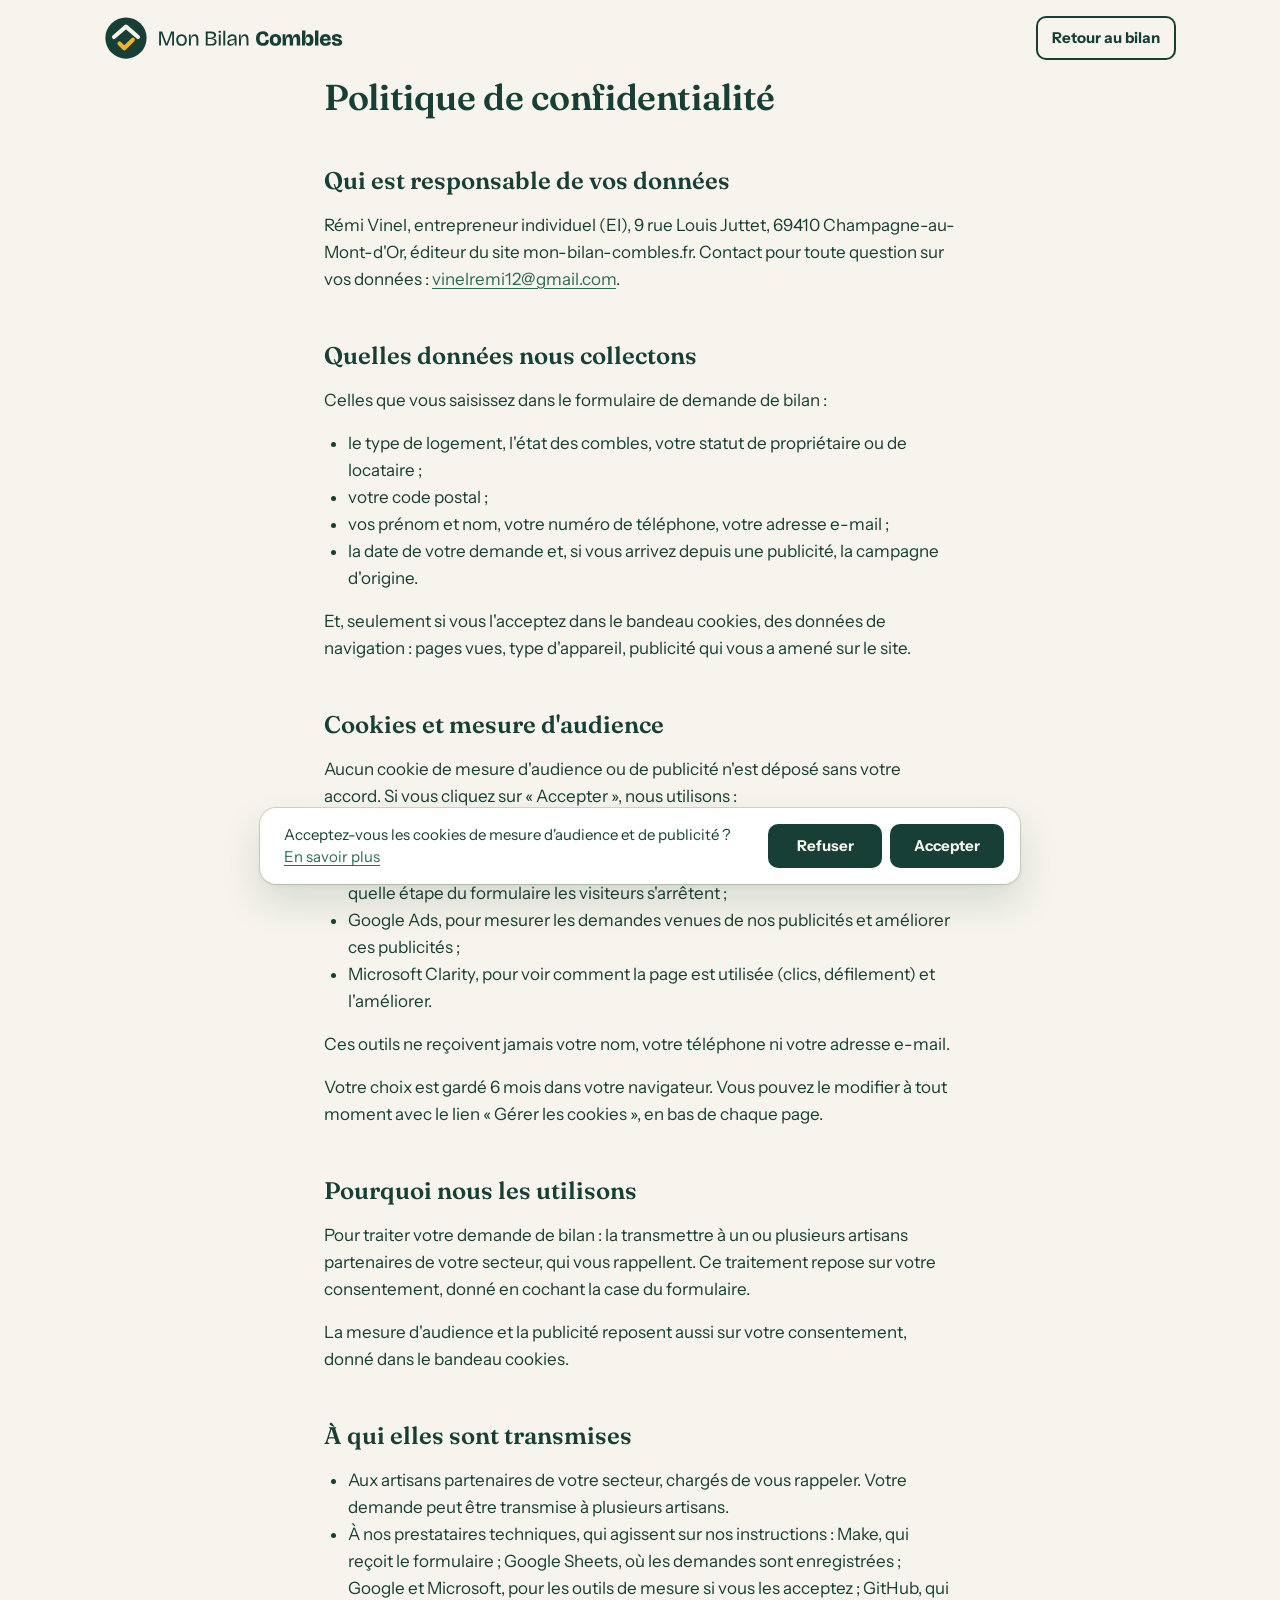
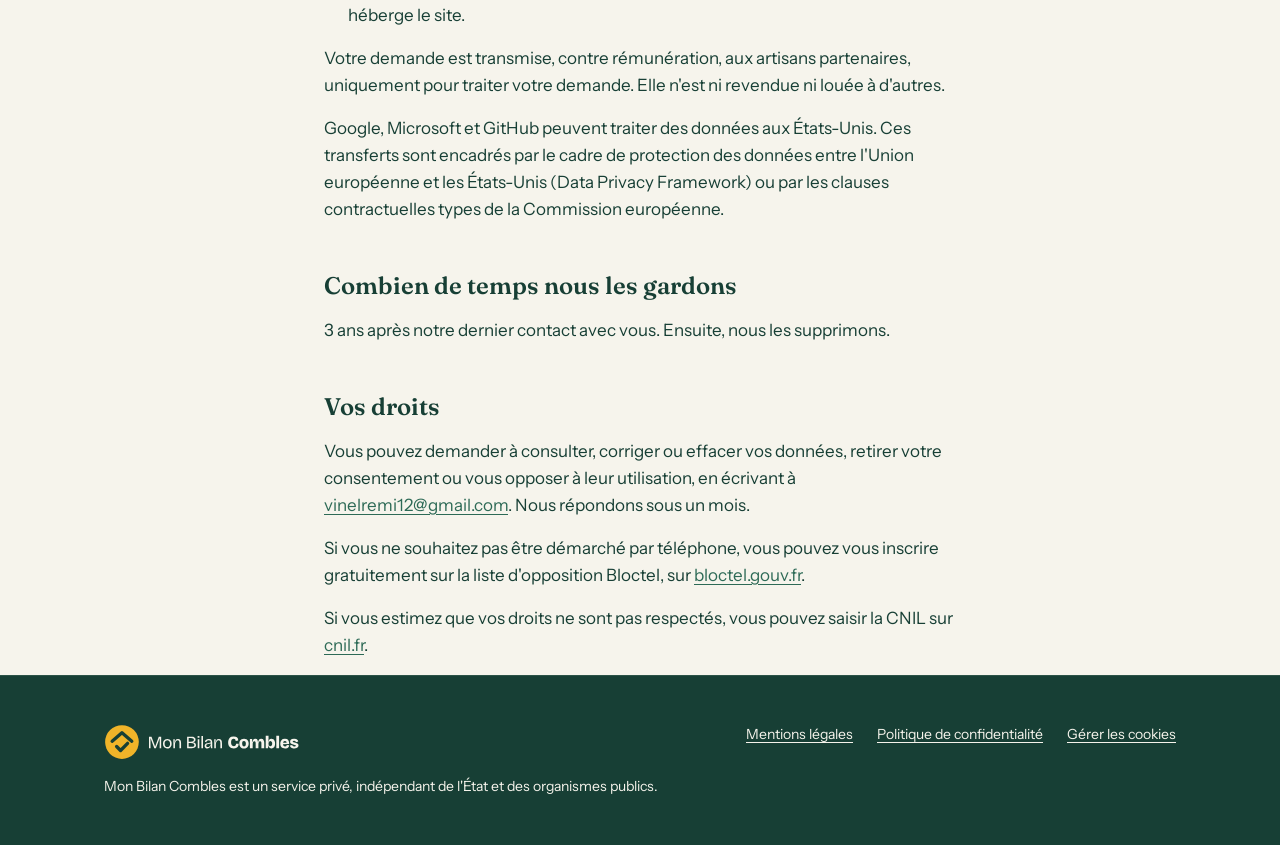
==== commit 5821bd9b: "En-tete collant avec logo et bouton Verifier mes aides Co-Authored-By: Claude Opus 5.5 (1M context) " ====
--- a/confidentialite.html
+++ b/confidentialite.html
@@ -8,7 +8,7 @@
 <meta name="theme-color" content="#173f35">
 <link rel="icon" type="image/svg+xml" href="assets/img/symbole.svg">
 <link rel="icon" type="image/png" sizes="32x32" href="assets/img/favicon-32.png">
-<link rel="stylesheet" href="assets/css/style.css">
+<link rel="stylesheet" href="assets/css/style.css?v=19">
 </head>
 <body>
 <header class="conteneur entete">
@@ -76,5 +76,6 @@
 </footer>
 <script src="assets/js/config.js"></script>
 <script src="assets/js/cookies.js"></script>
+<script src="assets/js/entete.js?v=1"></script>
 </body>
 </html>
--- a/assets/css/style.css
+++ b/assets/css/style.css
@@ -23,7 +23,7 @@
 
 /* ---------- Base ---------- */
 *, *::before, *::after { box-sizing: border-box; }
-html { scroll-behavior: smooth; -webkit-text-size-adjust: 100%; }
+html { --entete-hauteur: 76px; scroll-behavior: smooth; scroll-padding-top: var(--entete-hauteur); -webkit-text-size-adjust: 100%; }
 body { margin: 0; background: var(--lin); color: var(--sapin); font-family: var(--font-texte); font-size: 17px; line-height: 27px; -webkit-font-smoothing: antialiased; }
 img, svg { max-width: 100%; }
 img { height: auto; }
@@ -50,14 +50,14 @@
 .carte { background: var(--blanc); border-radius: var(--radius-lg); box-shadow: var(--ombre-carte); padding: var(--space-6); }
 .appel { display: flex; flex-wrap: wrap; align-items: center; gap: var(--space-3) var(--space-4); margin-top: var(--space-8); }
 .appel span { font-size: 15px; line-height: 22px; color: var(--sapin-700); }
-.lien-evitement { position: absolute; left: var(--space-4); top: -100px; background: var(--sapin); color: var(--lin); padding: var(--space-2) var(--space-4); border-radius: var(--radius-md); z-index: 10; }
+.lien-evitement { position: absolute; z-index: 30; left: var(--space-4); top: -100px; background: var(--sapin); color: var(--lin); padding: var(--space-2) var(--space-4); border-radius: var(--radius-md); z-index: 10; }
 .lien-evitement:focus { top: var(--space-4); color: var(--lin); outline-color: var(--laine); }
 
 /* ---------- Bouton ---------- */
 .mbc-btn { display: inline-flex; align-items: center; justify-content: center; gap: var(--space-2); min-height: 56px; padding: 0 var(--space-6); border: 0; border-radius: var(--radius-md); background: var(--laine-foncee); color: var(--blanc); font-family: var(--font-texte); font-size: 17px; line-height: 24px; font-weight: 700; text-decoration: none; cursor: pointer; transition: background-color .15s ease; }
 .mbc-btn:hover { background: var(--laine-sombre); color: var(--blanc); }
 .mbc-btn--bloc { display: flex; width: 100%; }
-.mbc-btn--compact { min-height: 44px; padding: 0 var(--space-4); font-size: 15px; line-height: 20px; }
+.mbc-btn--compact { min-height: 44px; padding: 0 var(--space-4); font-size: 15px; line-height: 20px; white-space: nowrap; }
 .mbc-btn--secondaire { background: transparent; color: var(--sapin); box-shadow: inset 0 0 0 2px var(--sapin); }
 .mbc-btn--secondaire:hover { background: var(--sapin); color: var(--lin); }
 .mbc-btn[disabled] { background: var(--ligne); color: var(--sapin-700); cursor: wait; }
@@ -103,7 +103,11 @@
 .mbc-liste-coches .ico { width: 22px; height: 22px; margin-top: 3px; color: var(--mousse); stroke-width: 2.5; }
 
 /* ---------- En-tête ---------- */
-.entete.conteneur { display: flex; align-items: center; justify-content: space-between; gap: var(--space-4); padding-top: var(--space-6); padding-bottom: var(--space-6); }
+.entete.conteneur { display: flex; align-items: center; justify-content: space-between; gap: var(--space-4); padding-top: var(--space-4); padding-bottom: var(--space-4); }
+/* En-tête collant. Le fond lin déborde sur toute la largeur de l'écran (ombre étalée, coupée en haut et en bas) ;
+   un trait apparaît dessous dès qu'on fait défiler (classe posée par entete.js). */
+.entete { position: sticky; top: 0; z-index: 10; background: var(--lin); box-shadow: 0 0 0 100vmax var(--lin); clip-path: inset(0 -100vmax); }
+.entete.est-colle { box-shadow: 0 0 0 100vmax var(--lin), 0 1px 0 100vmax var(--ligne); clip-path: inset(0 -100vmax -1px); }
 .entete__logo img { display: block; height: 36px; width: auto; }
 
 /* ---------- Accroche ---------- */
@@ -277,9 +281,13 @@
 
 /* ---------- Mobile : la première question tient en entier sur le premier écran ---------- */
 @media (max-width: 719px) {
+  html { --entete-hauteur: 64px; }
   .entete.conteneur { padding-top: var(--space-3); padding-bottom: var(--space-3); }
   .entete__logo img { height: 40px; }
   .entete__appel { display: none; }
+  /* Formulaire sorti de l'écran : logo réduit et bouton dans l'en-tête collant. */
+  .entete.formulaire-hors-vue .entete__logo img { height: 28px; }
+  .entete.formulaire-hors-vue .entete__appel { display: inline-flex; min-height: 40px; padding: 0 var(--space-3); font-size: 14px; }
   .hero { padding: var(--space-4) 0 var(--space-6); }
   .hero__grille { gap: var(--space-4); padding-left: var(--space-3); padding-right: var(--space-3); }
   .hero__texte { display: contents; }
@@ -300,7 +308,9 @@
 }
 /* Téléphones hauts (700 px et plus) : la place ne manque pas, on aère le hero. */
 @media (max-width: 719px) and (min-height: 700px) {
+  html { --entete-hauteur: 68px; }
   .entete__logo img { height: 44px; }
+  .entete.formulaire-hors-vue .entete__appel { min-height: 44px; }
   .hero { padding: var(--space-6) 0 var(--space-8); }
   .hero__grille { gap: var(--space-6); }
   .hero__texte .hero__source { margin-top: calc(-1 * var(--space-4)); }
@@ -311,8 +321,15 @@
   .mbc-options { gap: var(--space-3); }
   .mbc-option { min-height: 56px; padding-top: var(--space-2); padding-bottom: var(--space-2); }
 }
+/* Moins de 360 px de large : le bouton ne tient pas à côté du logo, l'en-tête collant garde le logo seul. */
+@media (max-width: 359px) {
+  .entete.formulaire-hors-vue .entete__appel { display: none; }
+  .entete.formulaire-hors-vue .entete__logo img { height: 32px; }
+}
 @media (max-width: 719px) and (max-height: 600px) {
+  html { --entete-hauteur: 56px; }
   .entete__logo img { height: 32px; }
+  .entete.formulaire-hors-vue .entete__appel { min-height: 32px; }
   .hero { padding-top: var(--space-3); }
   .hero h1 { font-size: 22px; line-height: 26px; }
   .form__question { font-size: 19px; line-height: 26px; }
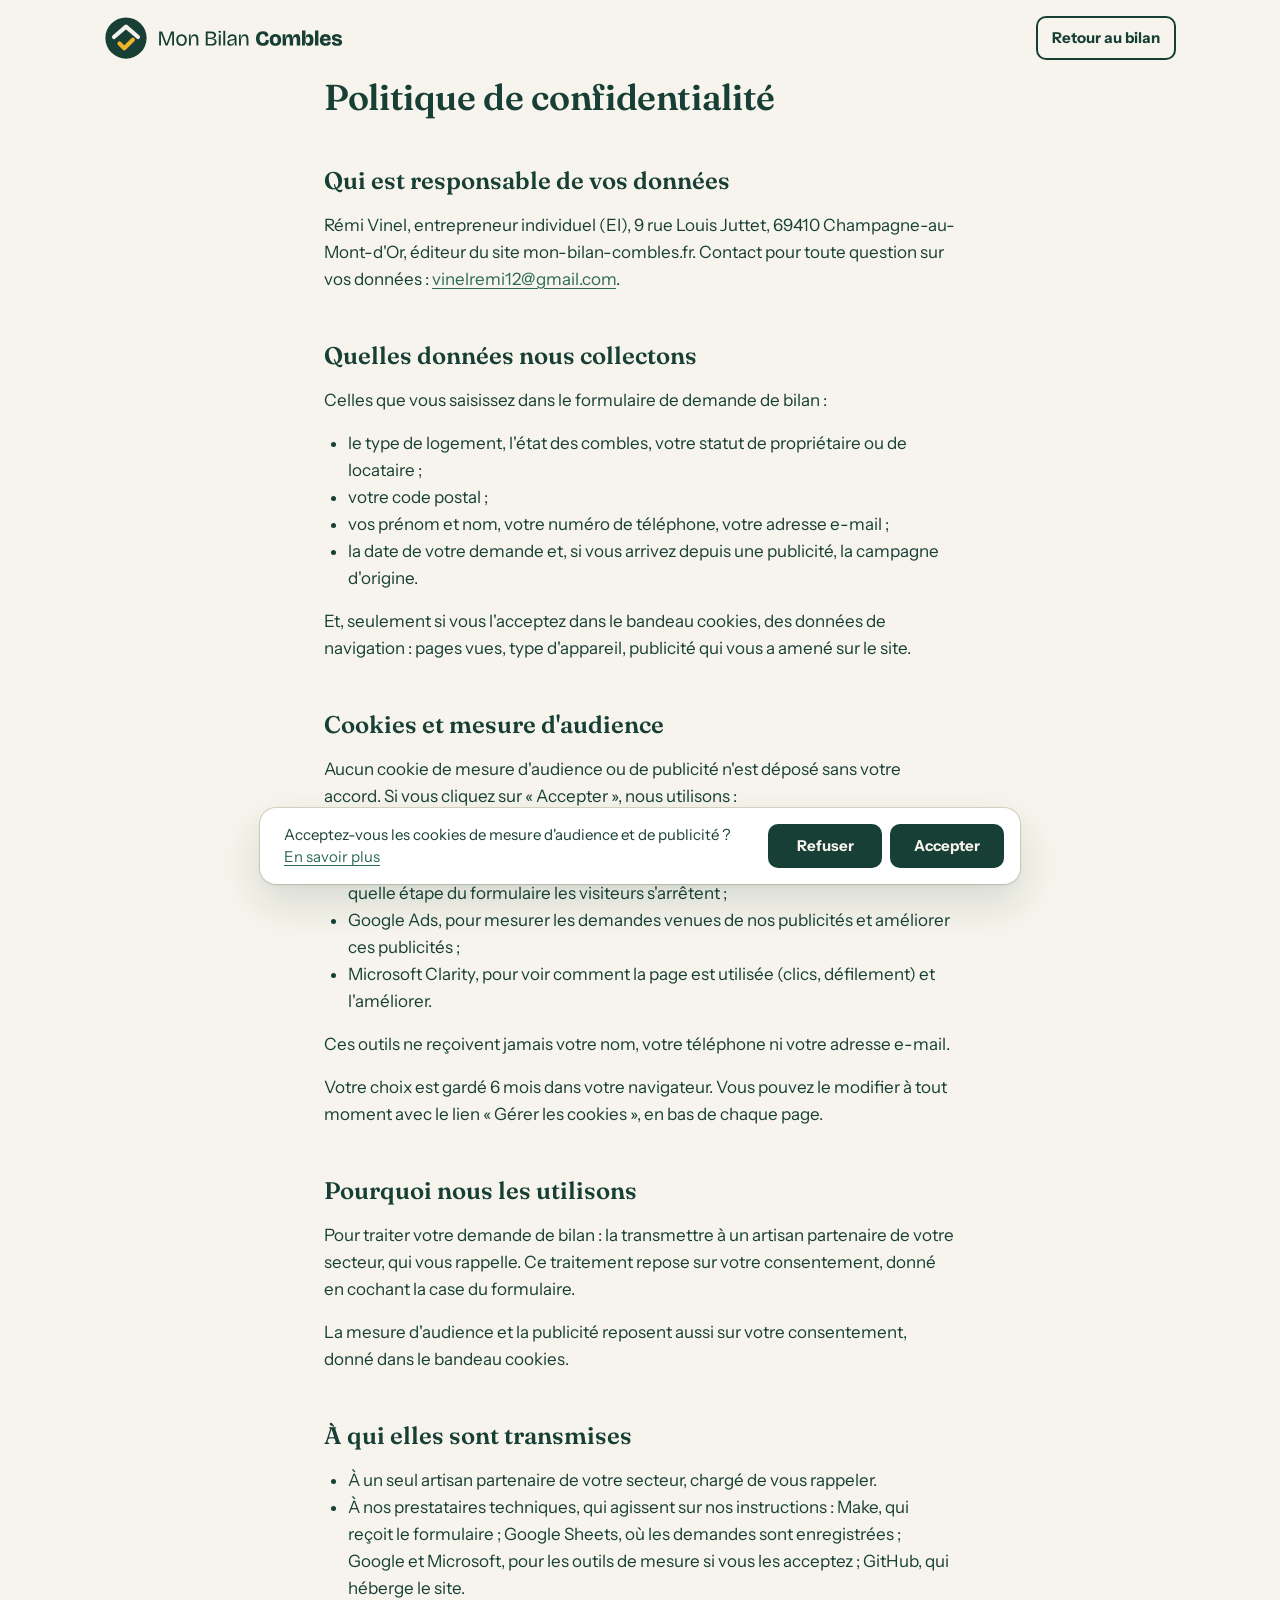
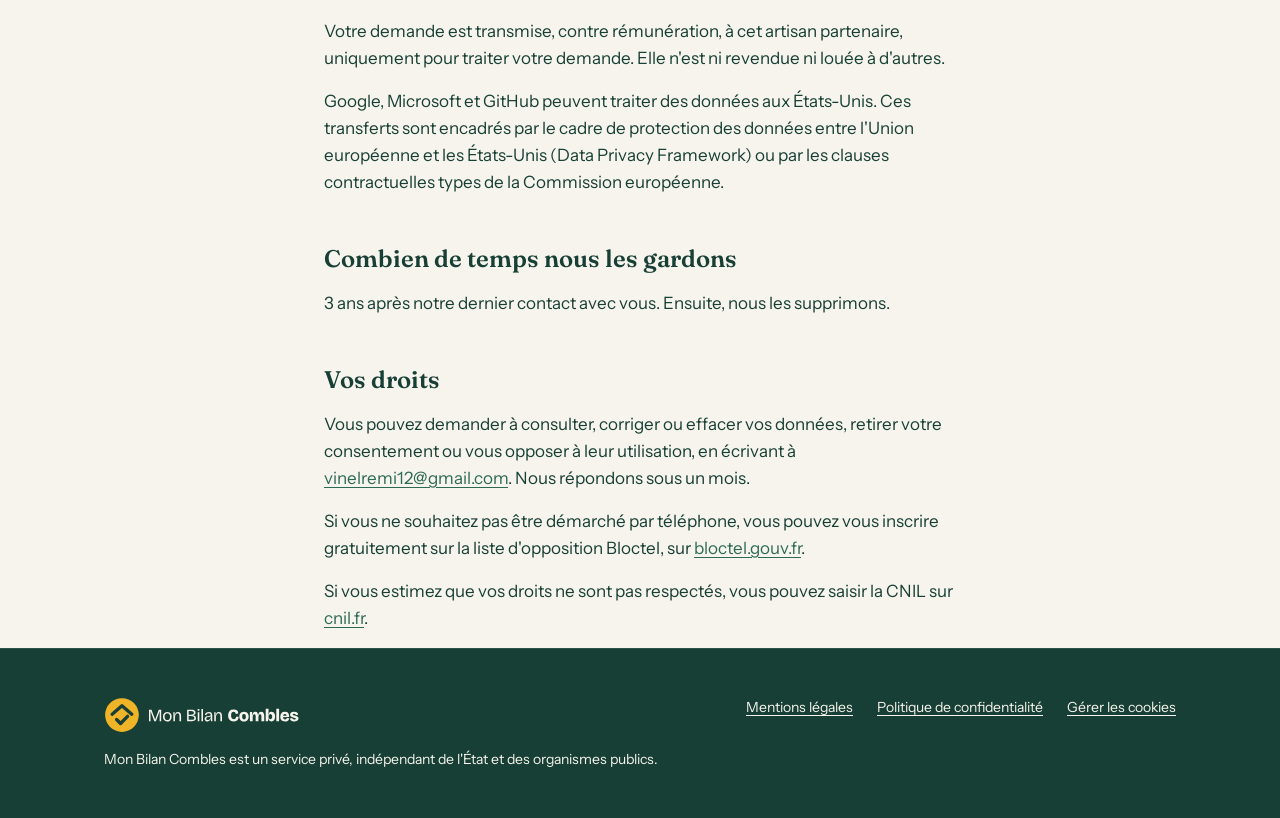
==== commit 357783a8: "Une demande part chez un seul artisan : consentement, FAQ et confidentialite Co-Authored-By: Claude " ====
--- a/confidentialite.html
+++ b/confidentialite.html
@@ -8,7 +8,7 @@
 <meta name="theme-color" content="#173f35">
 <link rel="icon" type="image/svg+xml" href="assets/img/symbole.svg">
 <link rel="icon" type="image/png" sizes="32x32" href="assets/img/favicon-32.png">
-<link rel="stylesheet" href="assets/css/style.css?v=19">
+<link rel="stylesheet" href="assets/css/style.css?v=20">
 </head>
 <body>
 <header class="conteneur entete">
@@ -43,15 +43,15 @@
 <p>Votre choix est gardé 6 mois dans votre navigateur. Vous pouvez le modifier à tout moment avec le lien « Gérer les cookies », en bas de chaque page.</p>
 
 <h2>Pourquoi nous les utilisons</h2>
-<p>Pour traiter votre demande de bilan : la transmettre à un ou plusieurs artisans partenaires de votre secteur, qui vous rappellent. Ce traitement repose sur votre consentement, donné en cochant la case du formulaire.</p>
+<p>Pour traiter votre demande de bilan : la transmettre à un artisan partenaire de votre secteur, qui vous rappelle. Ce traitement repose sur votre consentement, donné en cochant la case du formulaire.</p>
 <p>La mesure d'audience et la publicité reposent aussi sur votre consentement, donné dans le bandeau cookies.</p>
 
 <h2>À qui elles sont transmises</h2>
 <ul>
-  <li>Aux artisans partenaires de votre secteur, chargés de vous rappeler. Votre demande peut être transmise à plusieurs artisans.</li>
+  <li>À un seul artisan partenaire de votre secteur, chargé de vous rappeler.</li>
   <li>À nos prestataires techniques, qui agissent sur nos instructions : Make, qui reçoit le formulaire ; Google Sheets, où les demandes sont enregistrées ; Google et Microsoft, pour les outils de mesure si vous les acceptez ; GitHub, qui héberge le site.</li>
 </ul>
-<p>Votre demande est transmise, contre rémunération, aux artisans partenaires, uniquement pour traiter votre demande. Elle n'est ni revendue ni louée à d'autres.</p>
+<p>Votre demande est transmise, contre rémunération, à cet artisan partenaire, uniquement pour traiter votre demande. Elle n'est ni revendue ni louée à d'autres.</p>
 <p>Google, Microsoft et GitHub peuvent traiter des données aux États-Unis. Ces transferts sont encadrés par le cadre de protection des données entre l'Union européenne et les États-Unis (Data Privacy Framework) ou par les clauses contractuelles types de la Commission européenne.</p>
 
 <h2>Combien de temps nous les gardons</h2>
--- a/assets/css/style.css
+++ b/assets/css/style.css
@@ -131,6 +131,11 @@
 .form__pas.est-actif { display: grid; }
 .form__question { padding: 0; font-family: var(--font-titre); font-weight: 600; font-size: 24px; line-height: 30px; letter-spacing: -.005em; }
 legend.form__question { margin-bottom: var(--space-3); }
+/* Logos sous le formulaire (choix de Rémi du 25/11/2026, voir CLAUDE.md) : la phrase dessous dit ce qu'ils sont. */
+.form__logos { margin-top: var(--space-6); padding-top: var(--space-4); border-top: 1px solid var(--ligne); }
+.form__logos-ligne { display: flex; align-items: center; justify-content: space-between; gap: var(--space-3); }
+.form__logos img { display: block; flex: 0 1 auto; min-width: 0; max-width: 100%; max-height: 32px; width: auto; height: auto; }
+.form__logos p { margin-top: var(--space-3); font-size: 13px; line-height: 18px; color: var(--sapin-500); }
 .form__precision { margin-top: calc(-1 * var(--space-2)); font-size: 15px; line-height: 22px; color: var(--sapin-500); }
 .form__pourquoi { font-size: 15px; line-height: 22px; color: var(--sapin-500); }
 .form__piege { position: absolute; left: -9999px; }
@@ -240,6 +245,7 @@
 
 /* ---------- À partir de 720px ---------- */
 @media (min-width: 720px) {
+  .form__logos img { max-height: 40px; }
   .conteneur { padding: 0 var(--space-8); }
   .section { padding: var(--space-24) 0; }
   .titre-1 { font-size: 40px; line-height: 46px; }
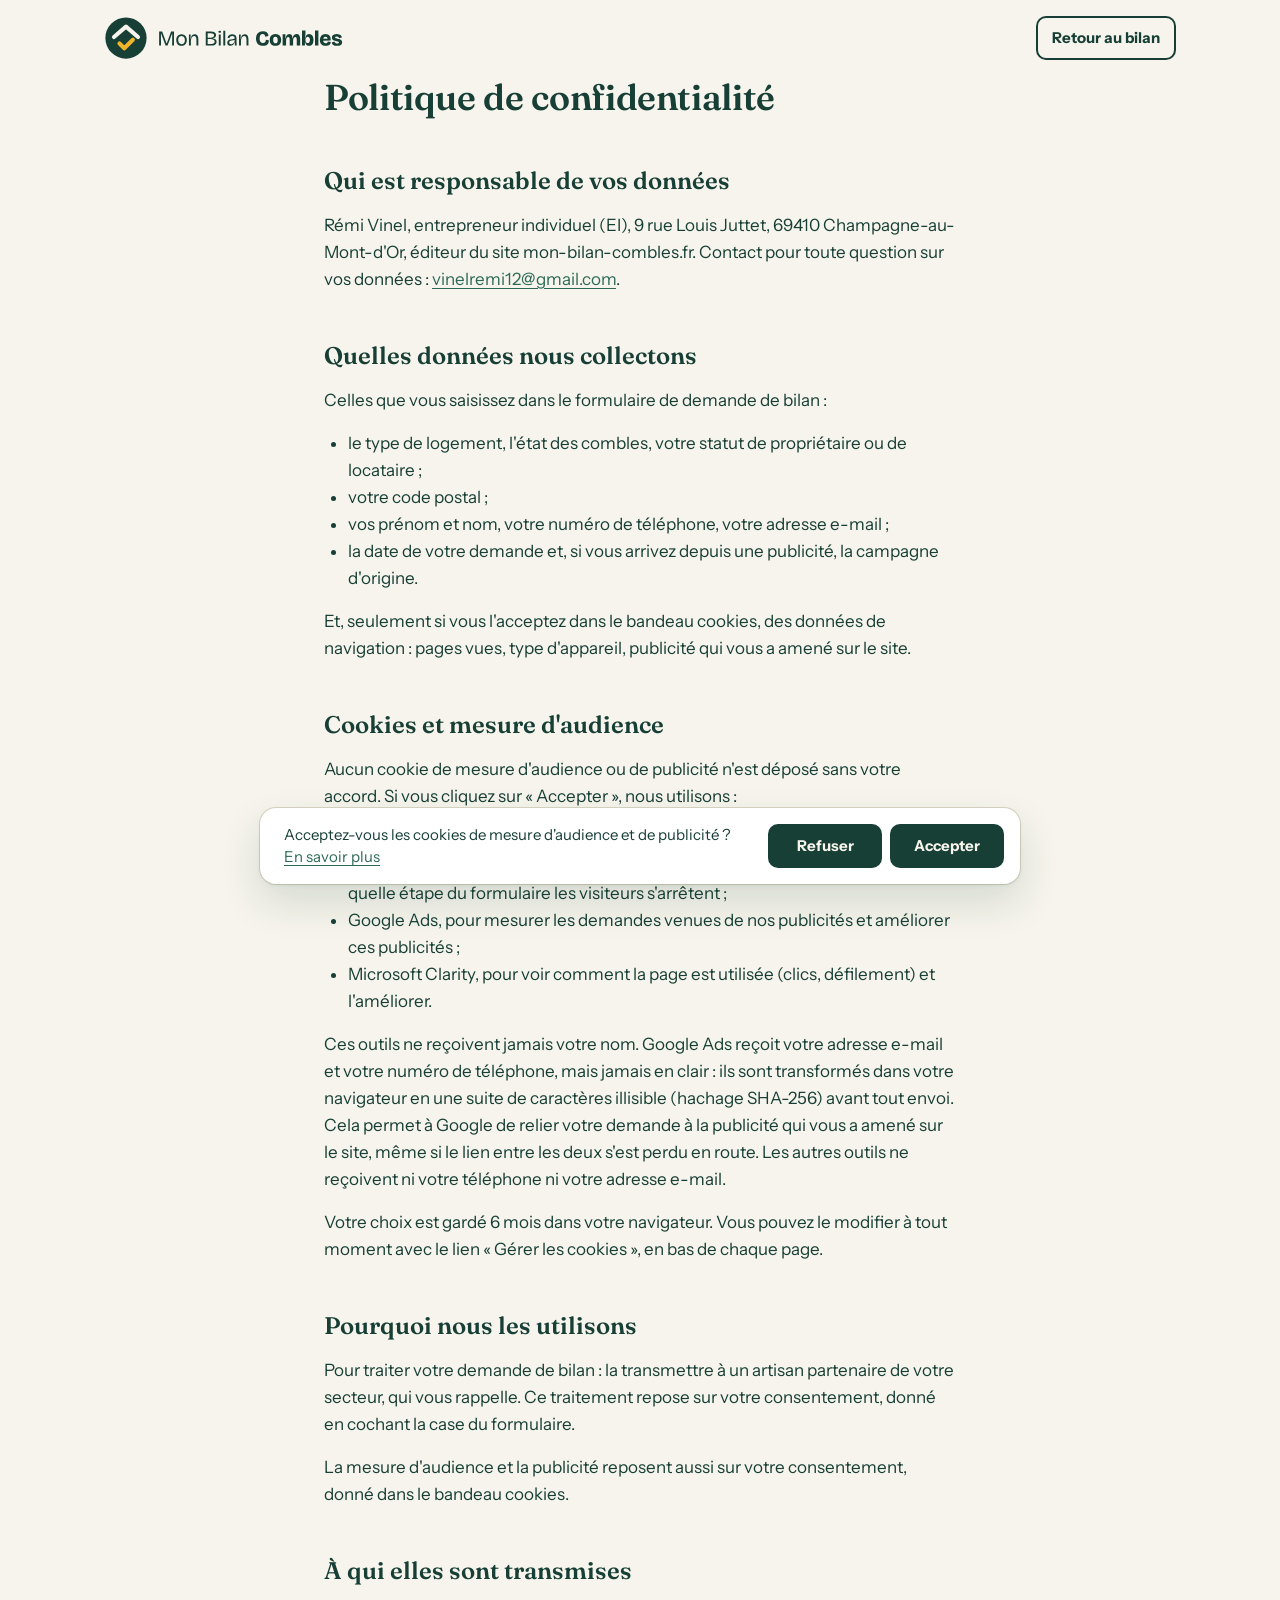
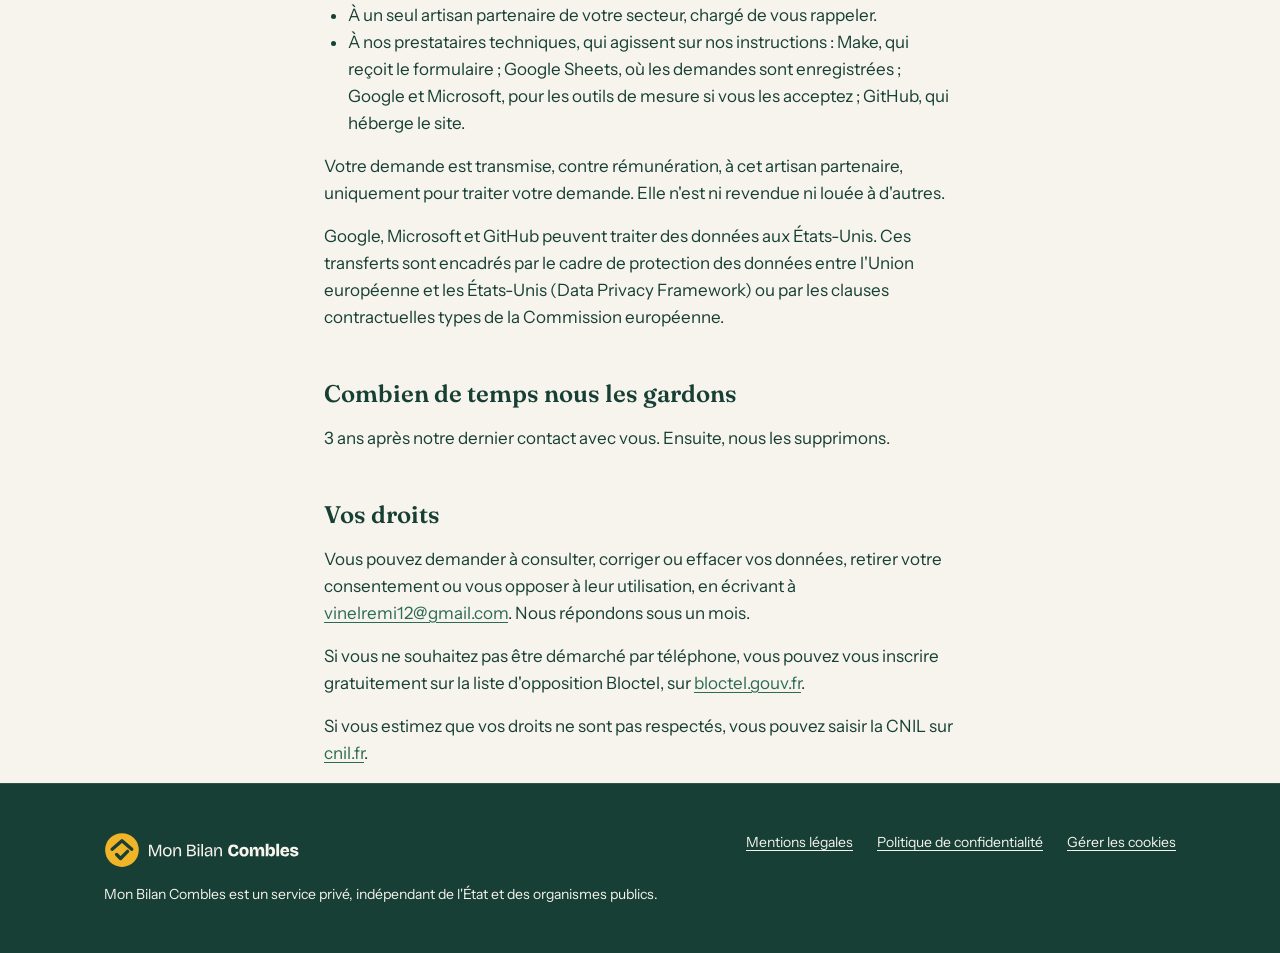
==== commit 1aab80dd: "Conversions améliorées : cache form.js v7, politique de confidentialité, CLAUDE.md" ====
--- a/confidentialite.html
+++ b/confidentialite.html
@@ -39,7 +39,7 @@
   <li>Google Ads, pour mesurer les demandes venues de nos publicités et améliorer ces publicités ;</li>
   <li>Microsoft Clarity, pour voir comment la page est utilisée (clics, défilement) et l'améliorer.</li>
 </ul>
-<p>Ces outils ne reçoivent jamais votre nom, votre téléphone ni votre adresse e-mail.</p>
+<p>Ces outils ne reçoivent jamais votre nom. Google Ads reçoit votre adresse e-mail et votre numéro de téléphone, mais jamais en clair : ils sont transformés dans votre navigateur en une suite de caractères illisible (hachage SHA-256) avant tout envoi. Cela permet à Google de relier votre demande à la publicité qui vous a amené sur le site, même si le lien entre les deux s'est perdu en route. Les autres outils ne reçoivent ni votre téléphone ni votre adresse e-mail.</p>
 <p>Votre choix est gardé 6 mois dans votre navigateur. Vous pouvez le modifier à tout moment avec le lien « Gérer les cookies », en bas de chaque page.</p>
 
 <h2>Pourquoi nous les utilisons</h2>
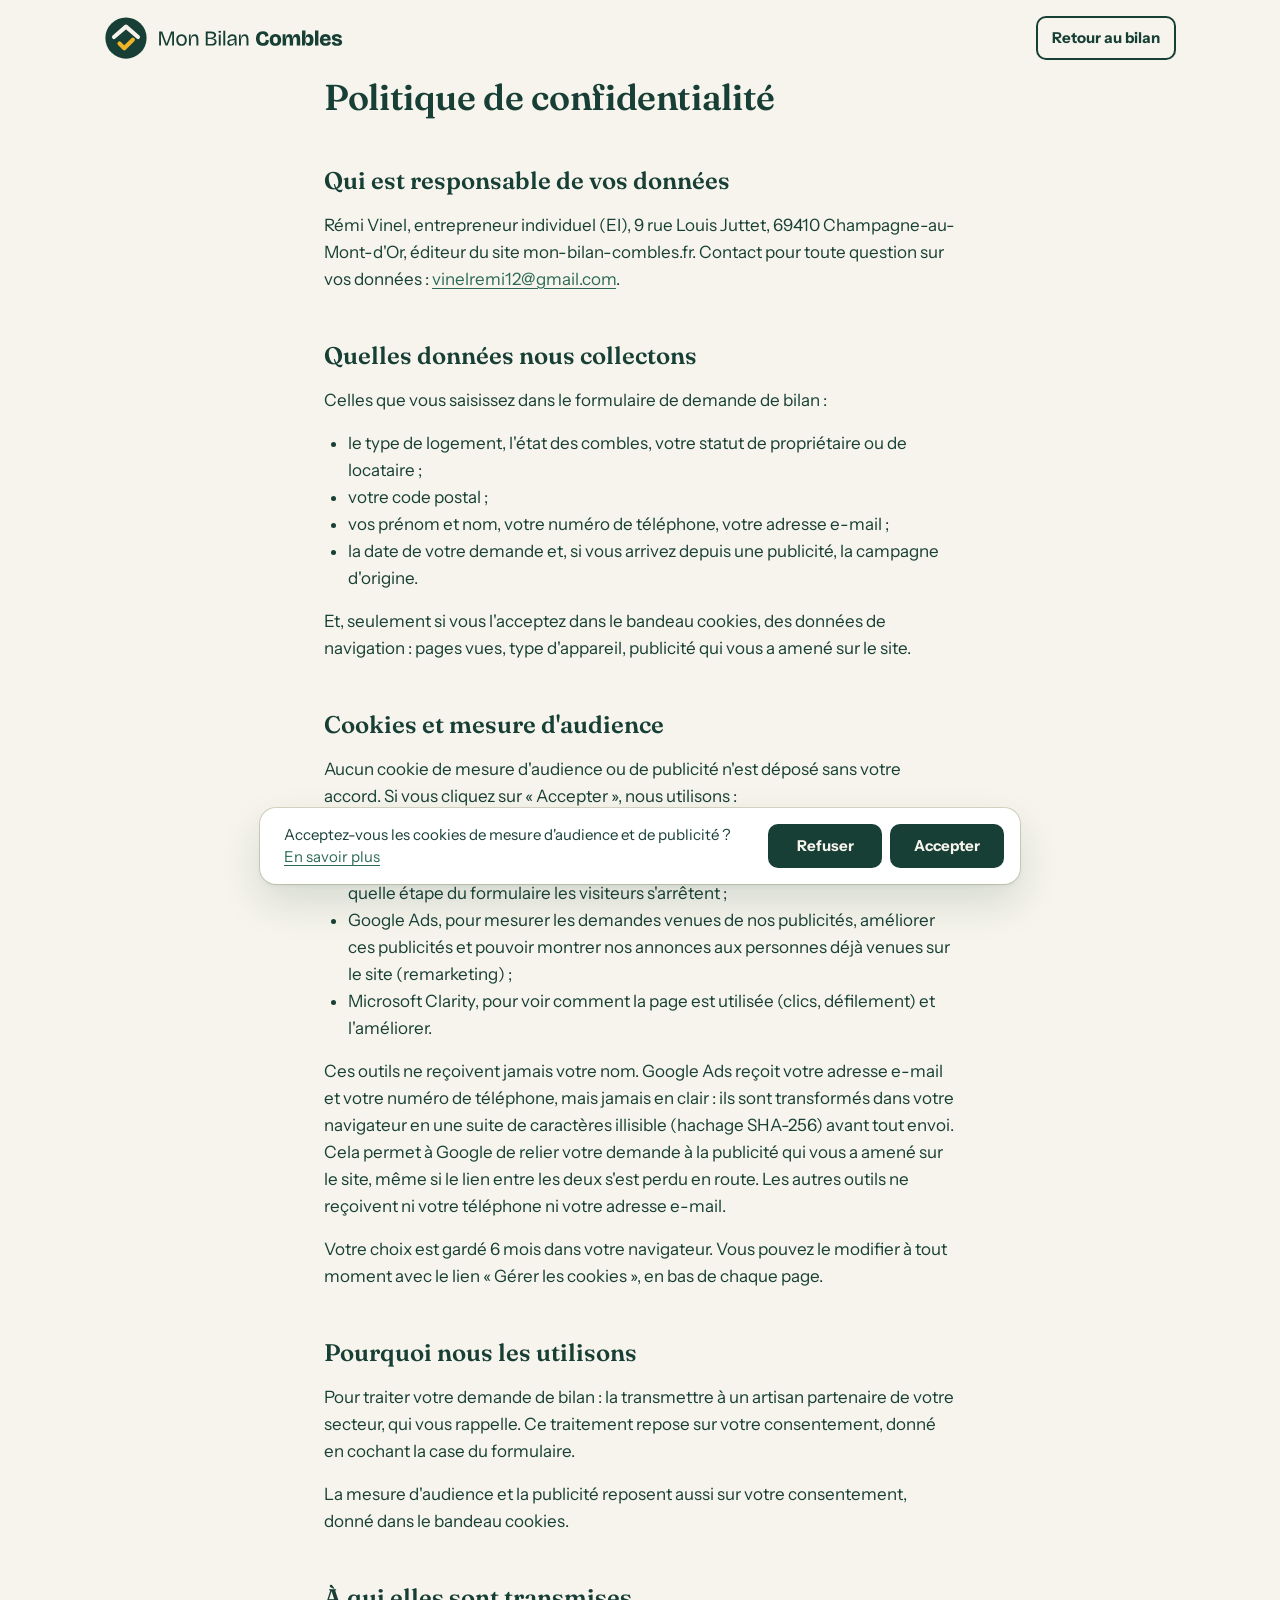
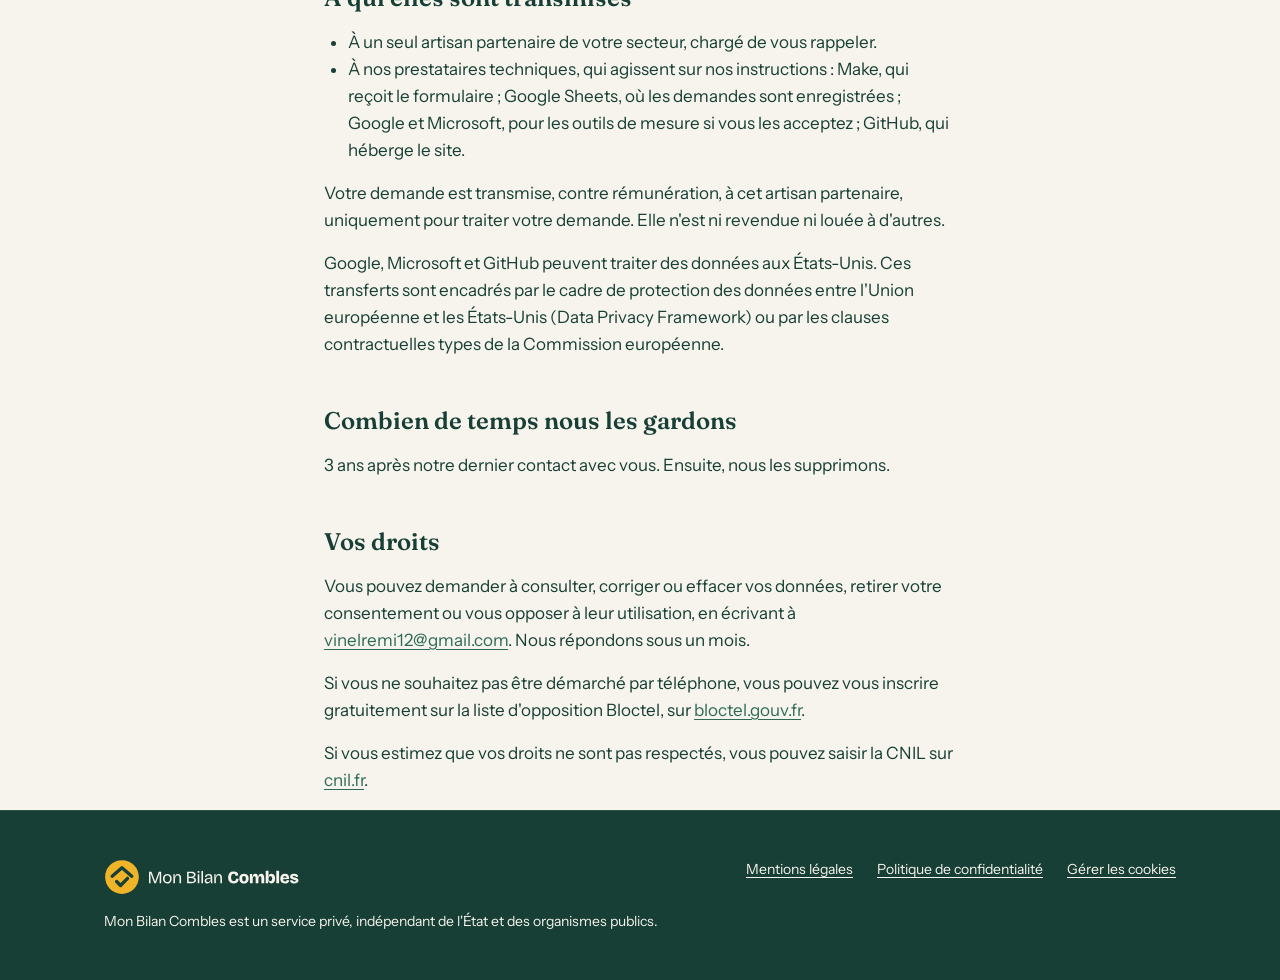
==== commit 18e53f70: "Politique de confidentialité : remarketing Google Ads" ====
--- a/confidentialite.html
+++ b/confidentialite.html
@@ -4,7 +4,7 @@
 <meta charset="utf-8">
 <meta name="viewport" content="width=device-width, initial-scale=1">
 <title>Politique de confidentialité | Mon Bilan Combles</title>
-<meta name="robots" content="noindex">
+<link rel="canonical" href="https://mon-bilan-combles.fr/confidentialite.html">
 <meta name="theme-color" content="#173f35">
 <link rel="icon" type="image/svg+xml" href="assets/img/symbole.svg">
 <link rel="icon" type="image/png" sizes="32x32" href="assets/img/favicon-32.png">
@@ -36,7 +36,7 @@
 <ul>
   <li>Google Tag Manager, qui charge les outils ci-dessous ;</li>
   <li>Google Analytics 4, pour compter les visites, savoir quelles pages sont lues et à quelle étape du formulaire les visiteurs s'arrêtent ;</li>
-  <li>Google Ads, pour mesurer les demandes venues de nos publicités et améliorer ces publicités ;</li>
+  <li>Google Ads, pour mesurer les demandes venues de nos publicités, améliorer ces publicités et pouvoir montrer nos annonces aux personnes déjà venues sur le site (remarketing) ;</li>
   <li>Microsoft Clarity, pour voir comment la page est utilisée (clics, défilement) et l'améliorer.</li>
 </ul>
 <p>Ces outils ne reçoivent jamais votre nom. Google Ads reçoit votre adresse e-mail et votre numéro de téléphone, mais jamais en clair : ils sont transformés dans votre navigateur en une suite de caractères illisible (hachage SHA-256) avant tout envoi. Cela permet à Google de relier votre demande à la publicité qui vous a amené sur le site, même si le lien entre les deux s'est perdu en route. Les autres outils ne reçoivent ni votre téléphone ni votre adresse e-mail.</p>
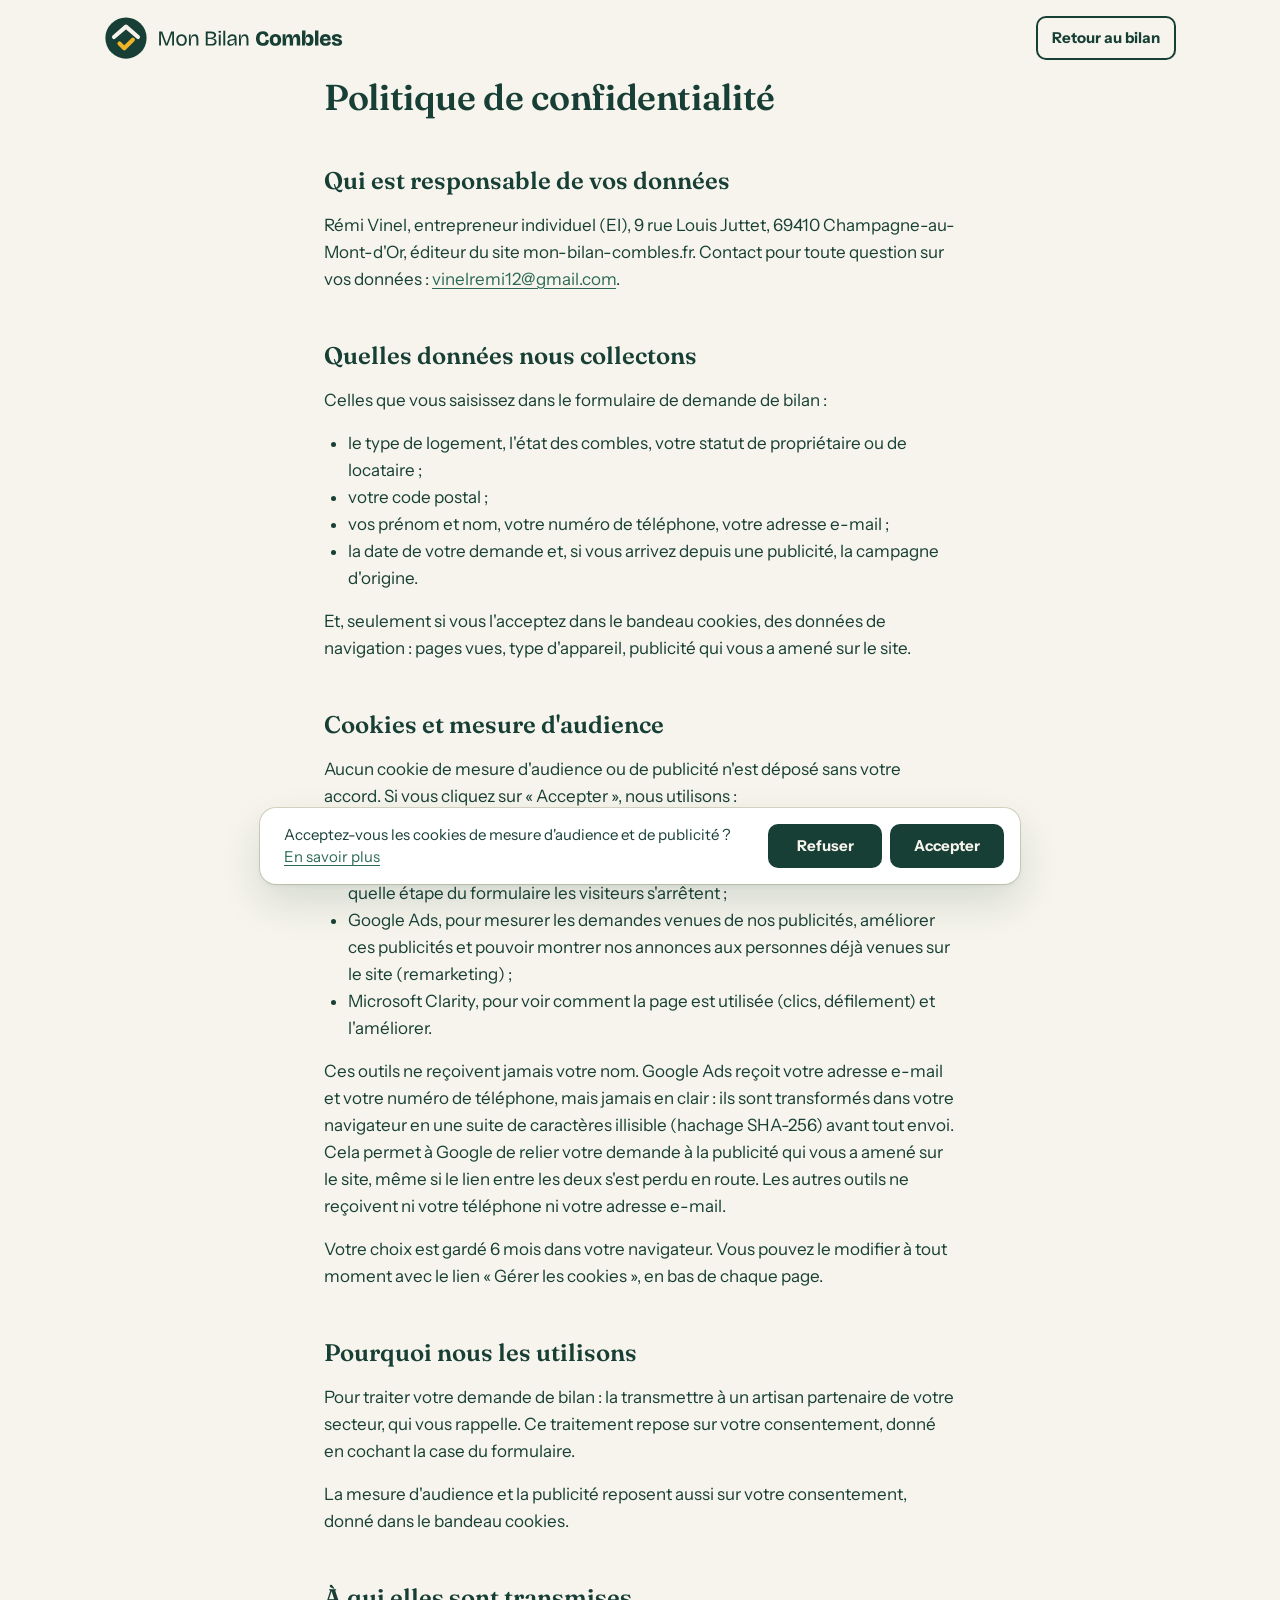
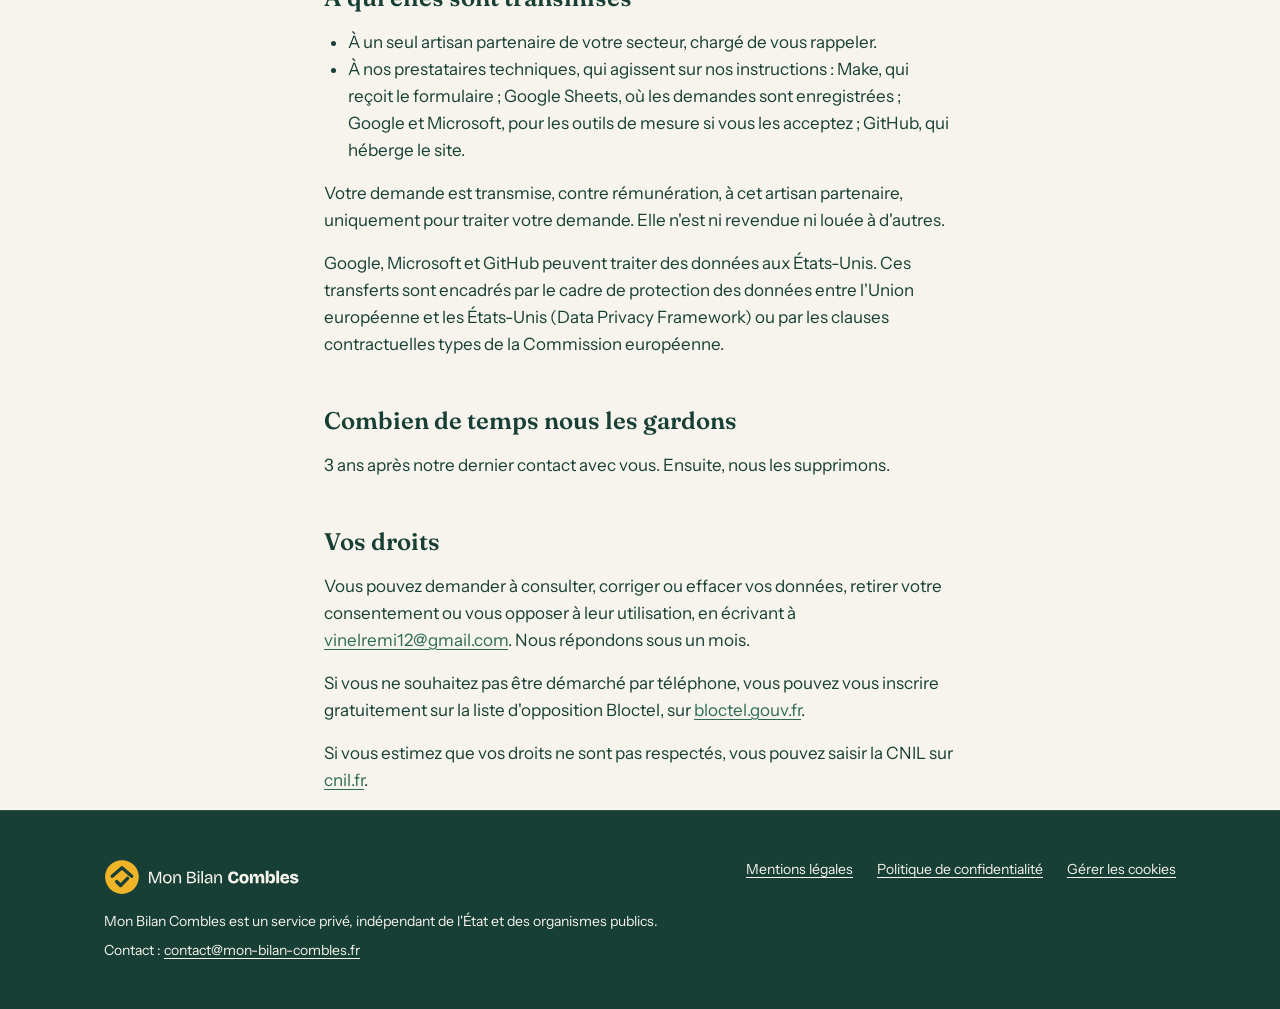
==== commit ca5c9456: "Pied de page : contact@mon-bilan-combles.fr Co-Authored-By: Claude Opus 5.5 (1M context) <noreply@an" ====
--- a/confidentialite.html
+++ b/confidentialite.html
@@ -8,7 +8,7 @@
 <meta name="theme-color" content="#173f35">
 <link rel="icon" type="image/svg+xml" href="assets/img/symbole.svg">
 <link rel="icon" type="image/png" sizes="32x32" href="assets/img/favicon-32.png">
-<link rel="stylesheet" href="assets/css/style.css?v=20">
+<link rel="stylesheet" href="assets/css/style.css?v=21">
 </head>
 <body>
 <header class="conteneur entete">
@@ -67,6 +67,7 @@
     <div>
       <img src="assets/img/logo-fond-sombre.svg" alt="Mon Bilan Combles" width="197" height="36">
       <p class="pied__mention" style="margin-top: 16px">Mon Bilan Combles est un service privé, indépendant de l'État et des organismes publics.</p>
+      <p class="pied__contact">Contact : <a href="mailto:contact@mon-bilan-combles.fr">contact@mon-bilan-combles.fr</a></p>
     </div>
     <nav aria-label="Informations légales">
       <a href="mentions-legales.html">Mentions légales</a>
--- a/assets/css/style.css
+++ b/assets/css/style.css
@@ -230,6 +230,7 @@
 .pied a:focus-visible { outline-color: var(--laine); }
 .pied nav { display: flex; flex-wrap: wrap; gap: var(--space-2) var(--space-6); }
 .pied__mention { max-width: 560px; margin-top: var(--space-4); }
+.pied__contact { margin-top: var(--space-2); }
 .pied__sources { margin-top: var(--space-8); padding-top: var(--space-6); border-top: 1px solid var(--sapin-700); font-size: 13px; line-height: 20px; color: var(--mousse-pale); }
 .pied__sources p { max-width: 960px; }
 .pied__sources p + p { margin-top: var(--space-3); }
